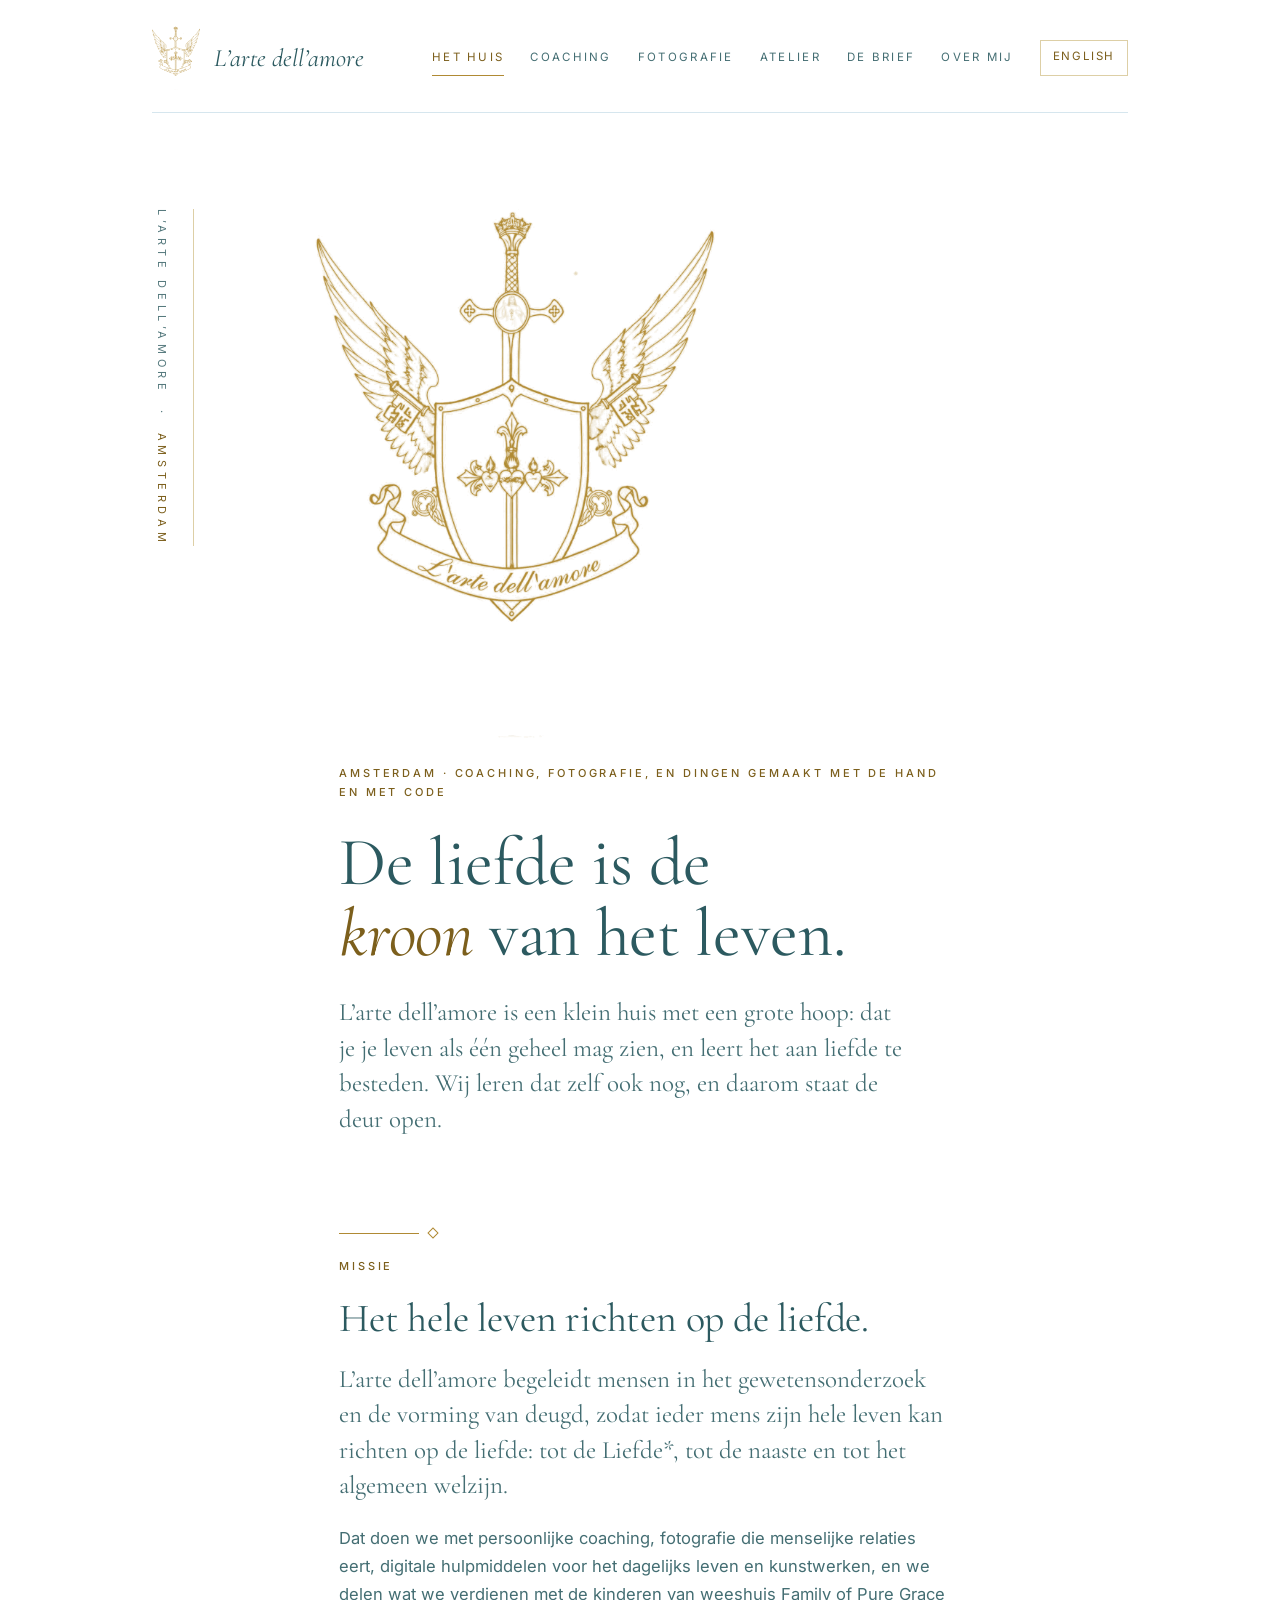
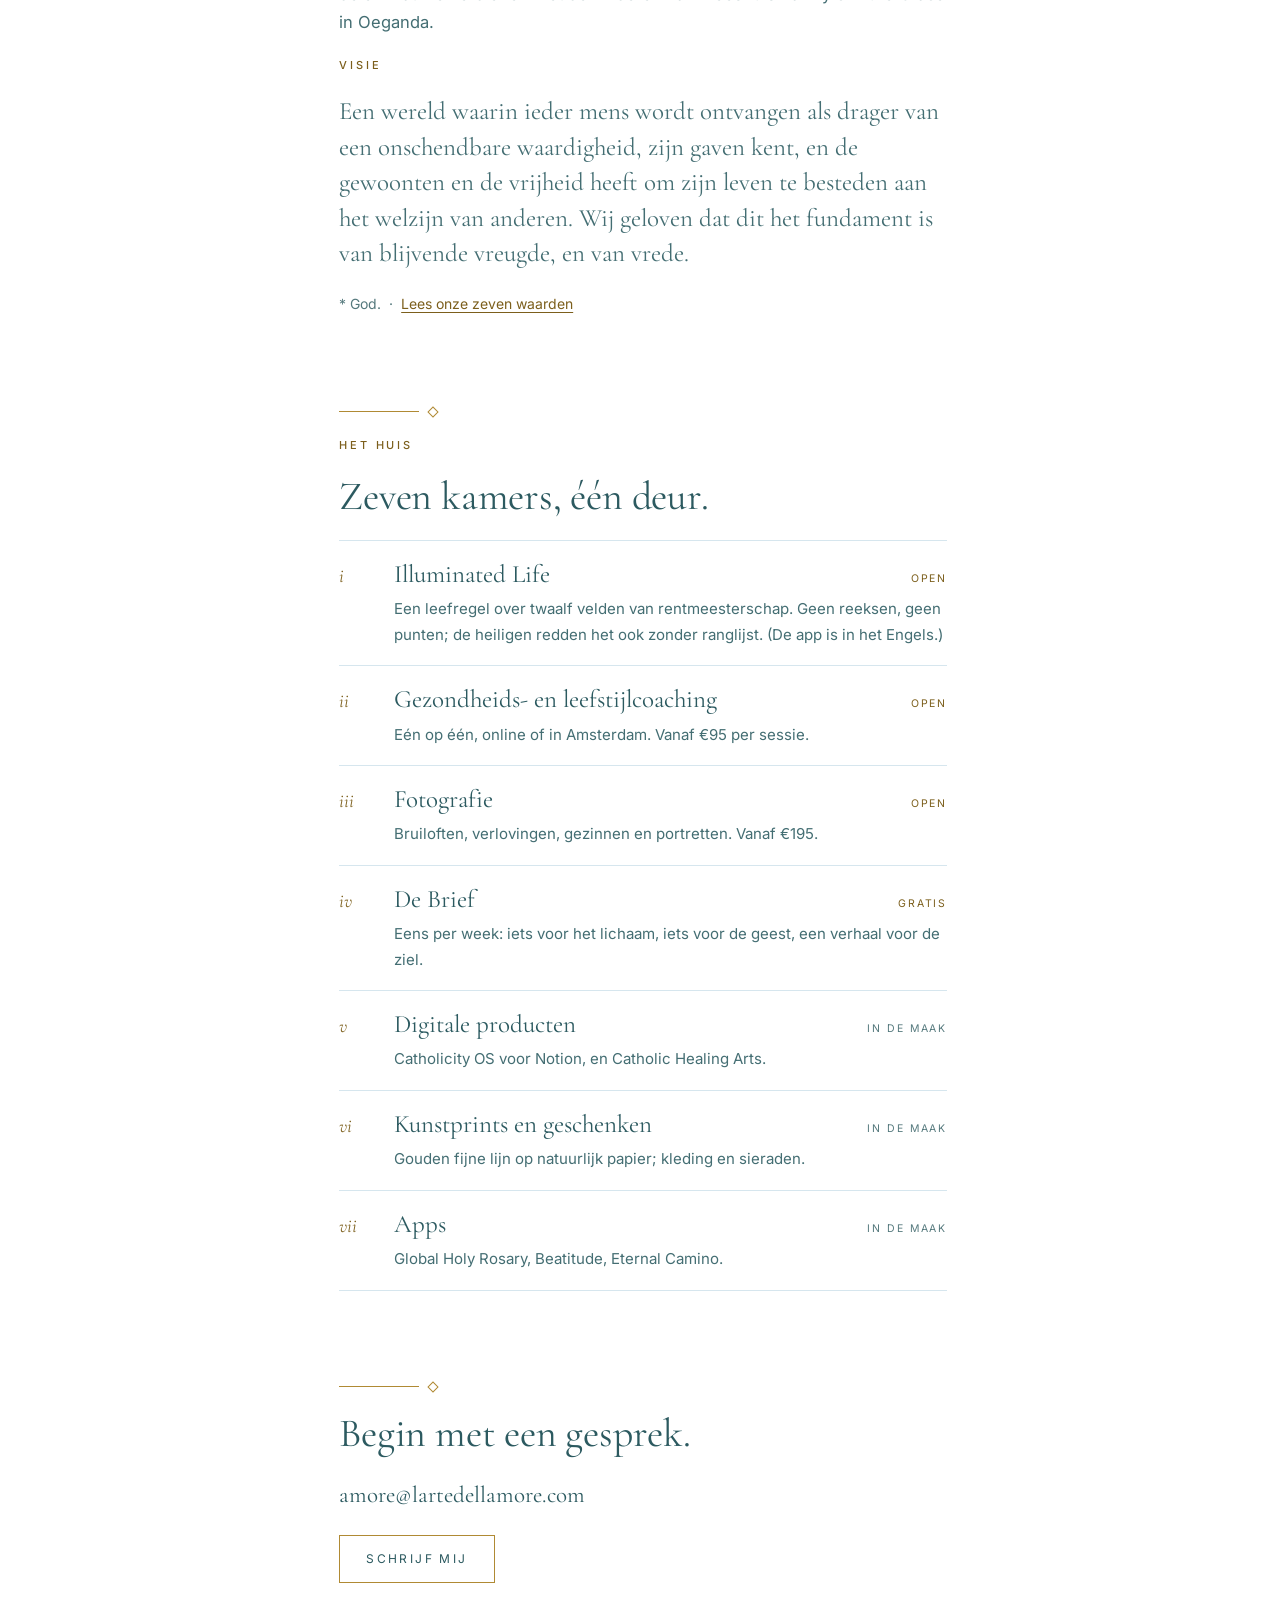
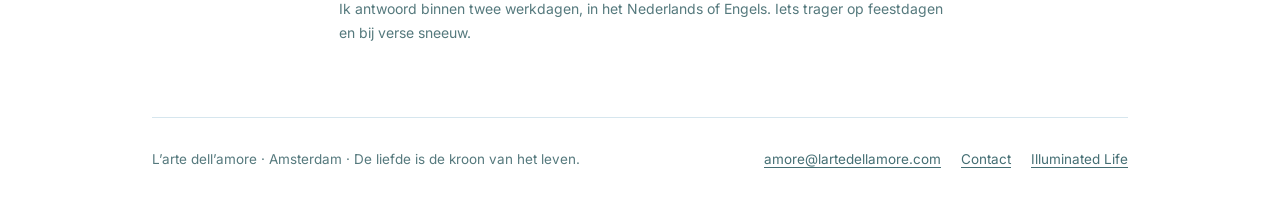
==== nl/index.html @ 8b3c8fc9 "Add files via upload" ====
<!doctype html>
<html lang="nl">
<head>
<meta charset="utf-8">
<meta name="viewport" content="width=device-width, initial-scale=1, viewport-fit=cover">
<title>L'arte dell'amore</title>
<meta name="description" content="Coaching, fotografie en hulpmiddelen voor een leven gericht op liefde. Amsterdam.">
<link rel="canonical" href="https://lartedellamore.com/nl/">
<link rel="alternate" hreflang="en" href="https://lartedellamore.com/">
<link rel="alternate" hreflang="nl" href="https://lartedellamore.com/nl/">
<meta property="og:title" content="L'arte dell'amore">
<meta property="og:description" content="Coaching, fotografie en hulpmiddelen voor een leven gericht op liefde. Amsterdam.">
<meta property="og:image" content="https://lartedellamore.com/assets/og.jpg">
<meta property="og:type" content="website">
<link rel="icon" href="../assets/crest-small.png">
<link rel="stylesheet" href="../css/site.css">
</head>
<body>
<a class="skip" href="#main">Ga naar de tekst</a>
<div class="wrap">
<header class="top">
  <a class="mark" href="index.html"><img src="../assets/crest-small.png" alt="" width="360" height="476">L&rsquo;arte dell&rsquo;amore</a>
  <nav aria-label="Pagina's"><a href="index.html" aria-current="page">Het huis</a><a href="coaching.html">Coaching</a><a href="photography.html">Fotografie</a><a href="atelier.html">Atelier</a><a href="letter.html">De Brief</a><a href="about.html">Over mij</a><a class="lang" href="../index.html" lang="en" hreflang="en">English</a></nav>
</header>
<div class="page">
  <p class="rail">L&rsquo;arte dell&rsquo;amore &nbsp;&middot;&nbsp; <b>Amsterdam</b></p>
  <main class="col" id="main">
    <section class="crest" aria-labelledby="h-t">
      <img src="../assets/crest.webp" width="1100" height="1456" alt="Het wapen van L'arte dell'amore: een gevleugeld schild met drie vlammende harten op een kruis, een zwaard erachter en een lint met de naam.">
      <p class="eyebrow">Amsterdam &middot; coaching, fotografie, en dingen gemaakt met de hand en met code</p>
      <h1 class="display" id="h-t">De liefde is de <em>kroon</em> van het leven.</h1>
      <p class="lede">L&rsquo;arte dell&rsquo;amore is een klein huis met een grote hoop: dat je je leven als &eacute;&eacute;n geheel mag zien, en leert het aan liefde te besteden. Wij leren dat zelf ook nog, en daarom staat de deur open.</p>
    </section>

    <section class="sec" aria-labelledby="m-t">
      <span class="rule" aria-hidden="true"></span>
      <p class="eyebrow">Missie</p>
      <h2 class="h2" id="m-t">Het hele leven richten op de liefde.</h2>
      <p class="lede">L&rsquo;arte dell&rsquo;amore begeleidt mensen in het gewetensonderzoek en de vorming van deugd, zodat ieder mens zijn hele leven kan richten op de liefde: tot de Liefde*, tot de naaste en tot het algemeen welzijn.</p>
      <div class="prose">
        <p>Dat doen we met persoonlijke coaching, fotografie die menselijke relaties eert, digitale hulpmiddelen voor het dagelijks leven en kunstwerken, en we delen wat we verdienen met de kinderen van weeshuis Family of Pure Grace in Oeganda.</p>
      </div>
      <p class="eyebrow">Visie</p>
      <p class="lede">Een wereld waarin ieder mens wordt ontvangen als drager van een onschendbare waardigheid, zijn gaven kent, en de gewoonten en de vrijheid heeft om zijn leven te besteden aan het welzijn van anderen. Wij geloven dat dit het fundament is van blijvende vreugde, en van vrede.</p>
      <p class="small">* God. &nbsp;&middot;&nbsp; <a href="about.html#v-t">Lees onze zeven waarden</a></p>
    </section>

    <section class="sec" aria-labelledby="i-t">
      <span class="rule" aria-hidden="true"></span>
      <p class="eyebrow">Het huis</p>
      <h2 class="h2" id="i-t">Zeven kamers, &eacute;&eacute;n deur.</h2>
      <ol class="index">
        <li><span class="n">i</span><a class="t" href="https://lartedellamore.github.io/illuminated-life/" rel="noopener">Illuminated Life</a><span class="state open">Open</span><span class="d">Een leefregel over twaalf velden van rentmeesterschap. Geen reeksen, geen punten; de heiligen redden het ook zonder ranglijst. (De app is in het Engels.)</span></li>
        <li><span class="n">ii</span><a class="t" href="coaching.html">Gezondheids- en leefstijlcoaching</a><span class="state open">Open</span><span class="d">E&eacute;n op &eacute;&eacute;n, online of in Amsterdam. Vanaf &euro;95 per sessie.</span></li>
        <li><span class="n">iii</span><a class="t" href="photography.html">Fotografie</a><span class="state open">Open</span><span class="d">Bruiloften, verlovingen, gezinnen en portretten. Vanaf &euro;195.</span></li>
        <li><span class="n">iv</span><a class="t" href="letter.html">De Brief</a><span class="state open">Gratis</span><span class="d">Eens per week: iets voor het lichaam, iets voor de geest, een verhaal voor de ziel.</span></li>
        <li><span class="n">v</span><a class="t" href="atelier.html#digital">Digitale producten</a><span class="state">In de maak</span><span class="d">Catholicity OS voor Notion, en Catholic Healing Arts.</span></li>
        <li><span class="n">vi</span><a class="t" href="atelier.html#prints">Kunstprints en geschenken</a><span class="state">In de maak</span><span class="d">Gouden fijne lijn op natuurlijk papier; kleding en sieraden.</span></li>
        <li><span class="n">vii</span><a class="t" href="atelier.html#apps">Apps</a><span class="state">In de maak</span><span class="d">Global Holy Rosary, Beatitude, Eternal Camino.</span></li>
      </ol>
    </section>

    <section class="sec" id="contact" aria-labelledby="c-t">
      <span class="rule" aria-hidden="true"></span>
      <h2 class="h2" id="c-t">Begin met een gesprek.</h2>
      <p class="addr">amore@lartedellamore.com</p>
      <div class="row"><a class="btn" href="mailto:amore@lartedellamore.com">Schrijf mij</a><span class="small">Ik antwoord binnen twee werkdagen, in het Nederlands of Engels. Iets trager op feestdagen en bij verse sneeuw.</span></div>
    </section>
  </main>
</div>
<footer class="foot">
  <span>L&rsquo;arte dell&rsquo;amore &middot; Amsterdam &middot; De liefde is de kroon van het leven.</span>
  <nav aria-label="Voettekst"><a href="mailto:amore@lartedellamore.com">amore@lartedellamore.com</a><a href="about.html#contact">Contact</a><a href="https://lartedellamore.github.io/illuminated-life/" rel="noopener">Illuminated Life</a></nav>
</footer>
</div>
</body>
</html>
---- css/site.css ----
/* L'arte dell'amore · the house site
   Layout: white ground with pastel sky and leaf, one narrow column set off-centre to the right of a vertical name rail;
   wide empty margins carry the Japanese half, a single gold fine line and the crest carry the baroque half. */

@font-face { font-family: "Cormorant Garamond"; font-style: normal; font-weight: 400; font-display: swap; src: url("../assets/fonts/cormorant-garamond-latin-400-normal.woff2") format("woff2"); }
@font-face { font-family: "Cormorant Garamond"; font-style: normal; font-weight: 500; font-display: swap; src: url("../assets/fonts/cormorant-garamond-latin-500-normal.woff2") format("woff2"); }
@font-face { font-family: "Cormorant Garamond"; font-style: italic; font-weight: 400; font-display: swap; src: url("../assets/fonts/cormorant-garamond-latin-400-italic.woff2") format("woff2"); }
@font-face { font-family: "Inter"; font-style: normal; font-weight: 400; font-display: swap; src: url("../assets/fonts/inter-latin-400-normal.woff2") format("woff2"); }
@font-face { font-family: "Inter"; font-style: normal; font-weight: 500; font-display: swap; src: url("../assets/fonts/inter-latin-500-normal.woff2") format("woff2"); }

:root {
  /* one light look, by choice: white ground, pastel sky and leaf, sea-green ink. No black anywhere. */
  --paper: #FFFFFF;
  --linen: #EEF6FB;      /* pastel sky, for quiet panels */
  --leaf: #EAF4EC;       /* pastel green */
  --ink: #2C5A60;        /* deep sea green, the darkest tone on the site */
  --ink2: #446E73;
  --dim: #55797D;
  --gold: #B08A34;       /* the fineliner */
  --gold-ink: #7C5F1C;
  --gold-pale: #DDCFA6;
  --line: #D6E6EE;
  --focus: #2C5A60;
  --serif: "Cormorant Garamond", "Iowan Old Style", Palatino, Georgia, serif;
  --sans: "Inter", system-ui, -apple-system, "Segoe UI", Roboto, sans-serif;
  --col: 38rem;
  color-scheme: light;
}

* { box-sizing: border-box; }
html { -webkit-text-size-adjust: 100%; scroll-behavior: smooth; }
body { margin: 0; background: var(--paper); color: var(--ink); font-family: var(--sans); font-size: 16.5px; line-height: 1.7; -webkit-font-smoothing: antialiased; }
img { max-width: 100%; height: auto; display: block; }
a { color: var(--gold-ink); text-decoration-thickness: 1px; text-underline-offset: 0.2em; }
a:hover { text-decoration-thickness: 2px; }
:focus-visible { outline: 2px solid var(--focus); outline-offset: 3px; }
h1, h2, h3 { font-family: var(--serif); font-weight: 400; margin: 0; text-wrap: balance; letter-spacing: -0.005em; }
p { margin: 0; text-wrap: pretty; }
.skip { position: absolute; left: 12px; top: -80px; background: var(--leaf); color: var(--ink); padding: 10px 16px; z-index: 10; }
.skip:focus { top: 10px; }

/* ── frame ── */
.wrap { max-width: 68rem; margin: 0 auto; padding-inline: clamp(18px, 5vw, 56px); }
.top { display: flex; align-items: center; justify-content: space-between; gap: 16px 28px; flex-wrap: wrap; padding-block: 26px 22px; border-bottom: 1px solid var(--line); }
.mark { display: inline-flex; align-items: center; gap: 14px; font-family: var(--serif); font-style: italic; font-size: 25px; color: var(--ink); text-decoration: none; white-space: nowrap; }
.mark img { height: 64px; width: auto; }
.top nav { display: flex; flex-wrap: wrap; gap: 6px 26px; }
.top nav a { font-size: 11.5px; letter-spacing: 0.2em; text-transform: uppercase; color: var(--ink2); text-decoration: none; padding-block: 8px; border-bottom: 1px solid transparent; }
.top nav a:hover, .top nav a[aria-current="page"] { color: var(--gold-ink); border-bottom-color: var(--gold); }

.top nav a.lang { color: var(--gold-ink); border: 1px solid var(--gold-pale); padding: 6px 12px; letter-spacing: 0.14em; }
.top nav a.lang:hover { background: var(--leaf); }

/* the page: a vertical rail and one column */
.page { display: grid; grid-template-columns: 4.5rem minmax(0, var(--col)); column-gap: clamp(24px, 9vw, 150px); padding-block: clamp(44px, 8vw, 96px) 72px; }
.rail { writing-mode: vertical-rl; font-size: 11px; letter-spacing: 0.42em; text-transform: uppercase; color: var(--dim); border-right: 1px solid var(--gold-pale); padding-right: 22px; justify-self: start; height: max-content; min-height: 15rem; white-space: nowrap; }
.rail b { font-weight: 400; color: var(--gold-ink); }
.col { display: flex; flex-direction: column; gap: clamp(52px, 8vw, 92px); min-width: 0; }
.sec { display: flex; flex-direction: column; gap: 20px; }
@media (max-width: 720px) {
  .page { grid-template-columns: minmax(0, 1fr); }
  .rail { writing-mode: horizontal-tb; border-right: 0; border-bottom: 1px solid var(--gold-pale); padding: 0 0 12px; min-height: 0; margin-bottom: 36px; white-space: normal; letter-spacing: 0.3em; }
}

/* ── type ── */
.eyebrow { font-size: 11px; letter-spacing: 0.26em; text-transform: uppercase; color: var(--gold-ink); font-weight: 500; }
.display { font-size: clamp(40px, 7vw, 68px); line-height: 1.04; }
.display em { font-style: italic; color: var(--gold-ink); }
.h2 { font-size: clamp(29px, 4.4vw, 40px); line-height: 1.14; }
.h3 { font-size: 24px; line-height: 1.2; }
.lede { font-family: var(--serif); font-size: clamp(21px, 2.6vw, 25px); line-height: 1.42; color: var(--ink2); }
.prose { display: flex; flex-direction: column; gap: 14px; color: var(--ink2); }
.small { font-size: 14px; color: var(--dim); }

/* the fine line: a hairline closed by a small lozenge */
.rule { display: flex; align-items: center; gap: 10px; color: var(--gold); }
.rule::before { content: ""; flex: 0 0 5rem; border-top: 1px solid var(--gold); }
.rule::after { content: ""; width: 6px; height: 6px; border: 1px solid var(--gold); transform: rotate(45deg); }

/* ── the crest opening ── */
.crest { display: flex; flex-direction: column; gap: 26px; }
.crest img { width: min(100%, 25rem); margin-left: -4%; }
.motto { font-family: var(--serif); font-style: italic; font-size: 21px; color: var(--gold-ink); }

/* ── the house list: branches as an index, not cards ── */
.index { list-style: none; margin: 0; padding: 0; border-top: 1px solid var(--line); }
.index li { display: grid; grid-template-columns: 2.4rem minmax(0, 1fr) auto; gap: 4px 16px; align-items: baseline; padding-block: 18px; border-bottom: 1px solid var(--line); }
.index .n { font-family: var(--serif); font-style: italic; font-size: 19px; color: var(--gold-ink); }
.index .t { font-family: var(--serif); font-size: 25px; line-height: 1.2; color: var(--ink); text-decoration: none; }
a.t:hover { color: var(--gold-ink); }
.index .d { grid-column: 2 / -1; color: var(--ink2); font-size: 15px; }
.state { font-size: 10.5px; letter-spacing: 0.18em; text-transform: uppercase; color: var(--dim); white-space: nowrap; }
.state.open { color: var(--gold-ink); }
@media (max-width: 520px) { .index li { grid-template-columns: 2rem minmax(0, 1fr); } .index .state { grid-column: 2; } }

/* ── offers ── */
.terms { margin: 0; display: grid; grid-template-columns: max-content minmax(0, 1fr); gap: 10px 26px; border-top: 1px solid var(--line); padding-top: 18px; }
.terms dt { font-size: 11px; letter-spacing: 0.2em; text-transform: uppercase; color: var(--dim); padding-top: 5px; }
.terms dd { margin: 0; color: var(--ink2); }
.terms dd b { font-family: var(--serif); font-weight: 500; font-size: 1.25em; color: var(--ink); }
@media (max-width: 520px) { .terms { grid-template-columns: minmax(0, 1fr); gap: 2px; } .terms dd { margin-bottom: 12px; } }

.steps { margin: 0; padding: 0; list-style: none; counter-reset: s; display: flex; flex-direction: column; gap: 18px; }
.steps li { counter-increment: s; display: grid; grid-template-columns: 2.4rem minmax(0, 1fr); gap: 0 16px; }
.steps li::before { content: counter(s, upper-roman); font-family: var(--serif); font-style: italic; font-size: 19px; color: var(--gold-ink); }
.steps b { display: block; font-family: var(--serif); font-weight: 500; font-size: 21px; line-height: 1.3; color: var(--ink); }
.steps span { color: var(--ink2); }
.steps b, .steps span { grid-column: 2; }
.steps li::before { grid-column: 1; grid-row: 1; }

.btn { display: inline-flex; align-items: center; min-height: 48px; padding: 12px 26px; border: 1px solid var(--gold); color: var(--ink); background: transparent; font-size: 12px; letter-spacing: 0.2em; text-transform: uppercase; text-decoration: none; transition: background-color 0.2s, color 0.2s; }
.btn:hover { background: var(--leaf); color: var(--ink); }
.row { display: flex; flex-wrap: wrap; gap: 14px 24px; align-items: center; }
.addr { font-family: var(--serif); font-size: 23px; color: var(--ink); user-select: all; overflow-wrap: anywhere; }

/* ── mounts: where photographs go ── */
.mounts { display: grid; grid-template-columns: repeat(2, minmax(0, 1fr)); gap: 14px; }
.mount { aspect-ratio: 4 / 5; max-width: 100%; background: var(--linen); border: 1px solid var(--line); display: grid; place-items: center; padding: 14px; overflow: hidden; }
.mount.wide { grid-column: 1 / -1; aspect-ratio: 3 / 2; }
.mount:nth-child(even) { background: var(--leaf); }
.mount img { width: 100%; height: 100%; object-fit: cover; }
.mount span { font-family: var(--serif); font-style: italic; font-size: 17px; color: var(--dim); text-align: center; }

.panel .btn { background: var(--paper); }
.panel { background: var(--linen); padding: clamp(22px, 4vw, 36px); display: flex; flex-direction: column; gap: 14px; }

/* ── foot ── */
.foot { border-top: 1px solid var(--line); padding-block: 30px 44px; display: flex; flex-wrap: wrap; justify-content: space-between; gap: 14px 28px; font-size: 13.5px; color: var(--dim); }
.foot nav { display: flex; flex-wrap: wrap; gap: 6px 20px; }
.foot a { color: var(--ink2); }

@media (prefers-reduced-motion: reduce) { html { scroll-behavior: auto; } .btn { transition: none; } }
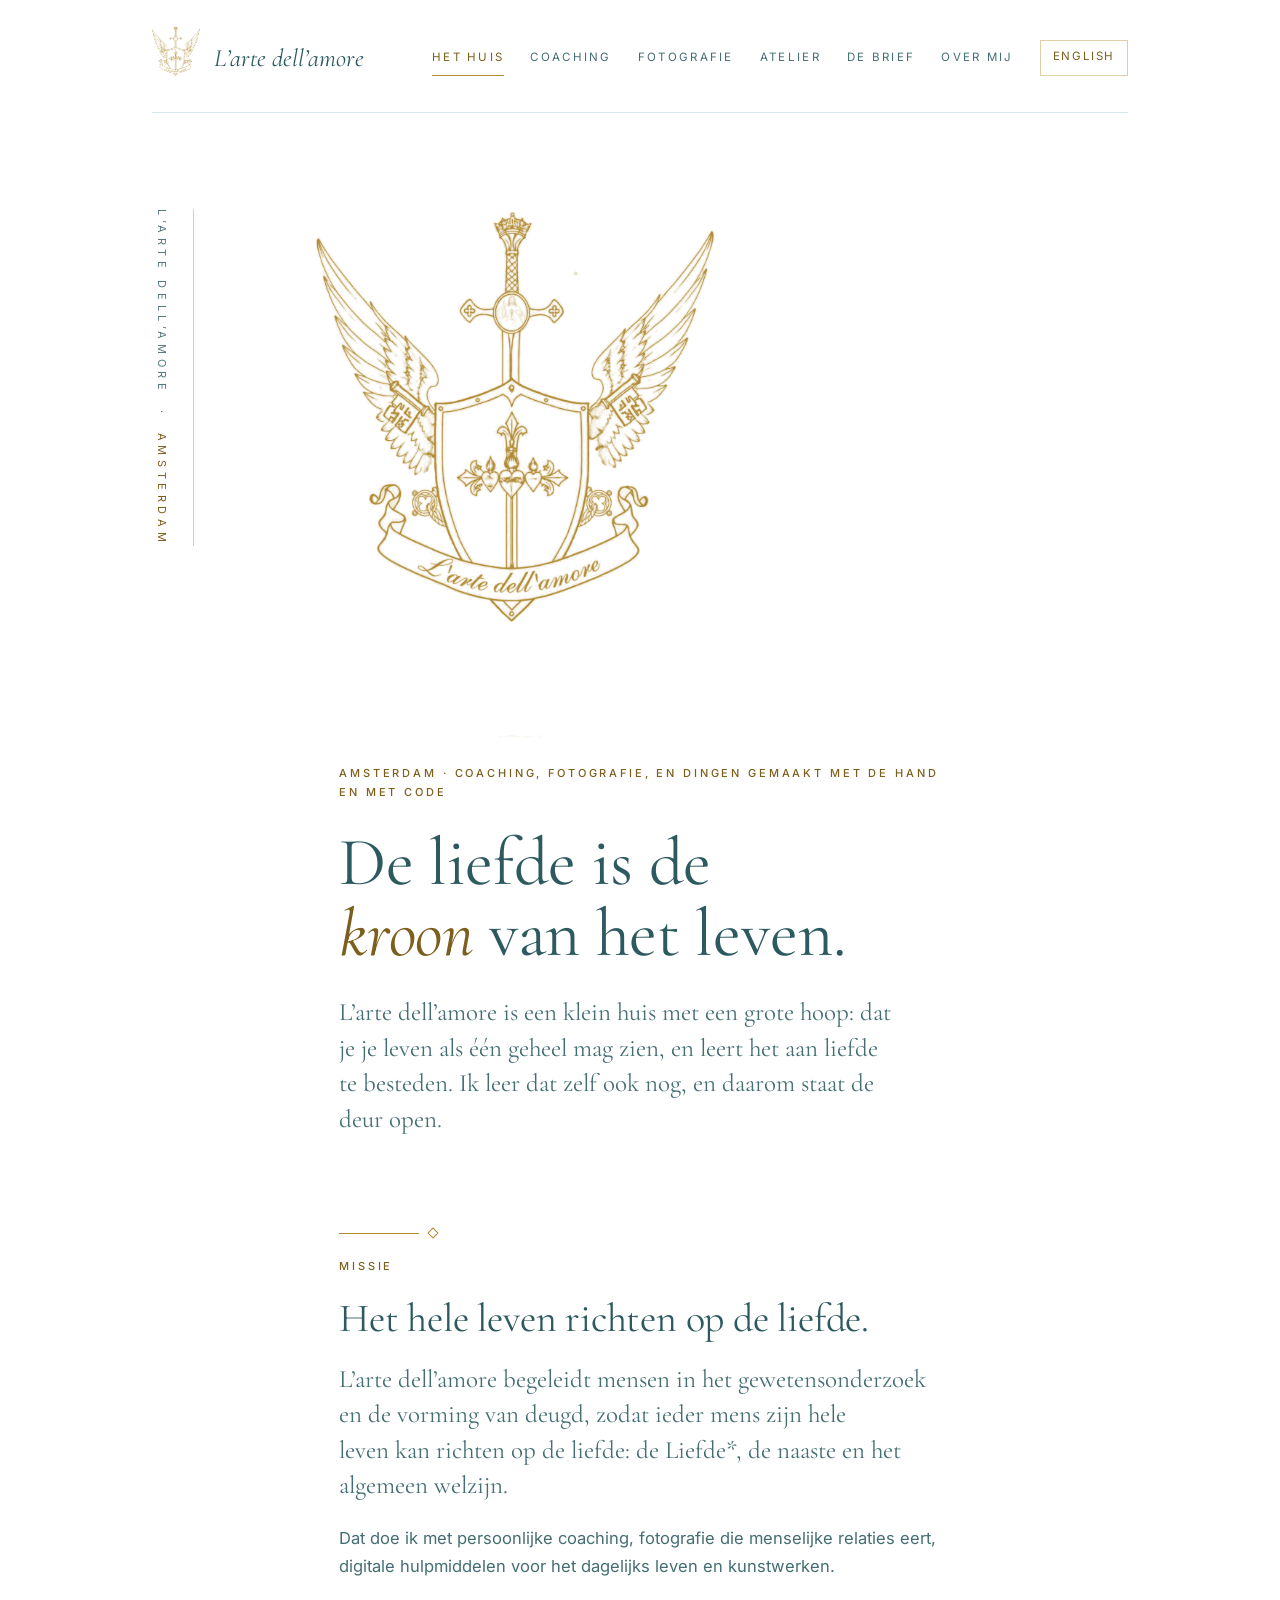
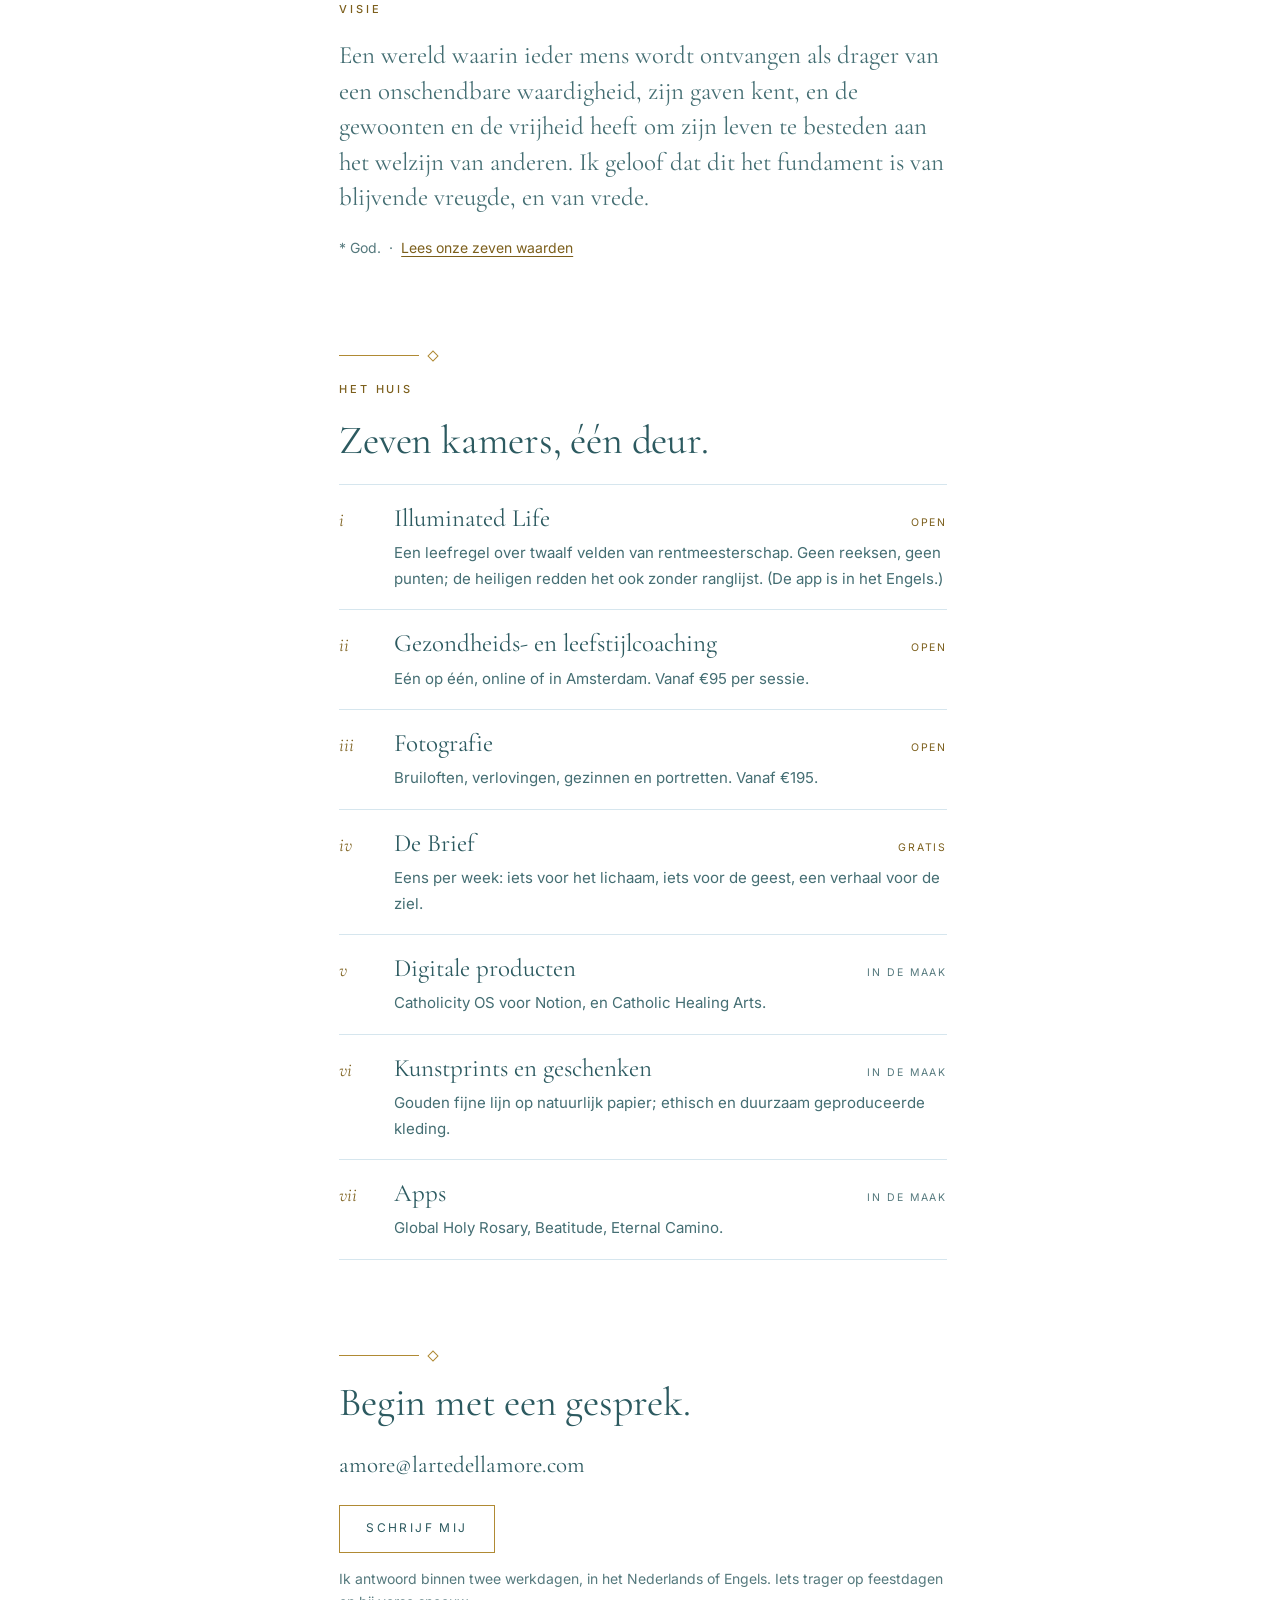
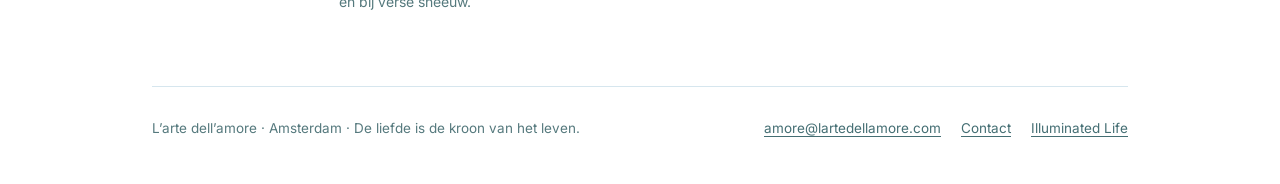
==== commit c5c0570f: "Add files via upload" ====
--- a/nl/index.html
+++ b/nl/index.html
@@ -29,19 +29,19 @@
       <img src="../assets/crest.webp" width="1100" height="1456" alt="Het wapen van L'arte dell'amore: een gevleugeld schild met drie vlammende harten op een kruis, een zwaard erachter en een lint met de naam.">
       <p class="eyebrow">Amsterdam &middot; coaching, fotografie, en dingen gemaakt met de hand en met code</p>
       <h1 class="display" id="h-t">De liefde is de <em>kroon</em> van het leven.</h1>
-      <p class="lede">L&rsquo;arte dell&rsquo;amore is een klein huis met een grote hoop: dat je je leven als &eacute;&eacute;n geheel mag zien, en leert het aan liefde te besteden. Wij leren dat zelf ook nog, en daarom staat de deur open.</p>
+      <p class="lede">L&rsquo;arte dell&rsquo;amore is een klein huis met een grote hoop: dat je je leven als &eacute;&eacute;n geheel mag zien, en leert het aan liefde te besteden. Ik leer dat zelf ook nog, en daarom staat de deur open.</p>
     </section>
 
     <section class="sec" aria-labelledby="m-t">
       <span class="rule" aria-hidden="true"></span>
       <p class="eyebrow">Missie</p>
       <h2 class="h2" id="m-t">Het hele leven richten op de liefde.</h2>
-      <p class="lede">L&rsquo;arte dell&rsquo;amore begeleidt mensen in het gewetensonderzoek en de vorming van deugd, zodat ieder mens zijn hele leven kan richten op de liefde: tot de Liefde*, tot de naaste en tot het algemeen welzijn.</p>
+      <p class="lede">L&rsquo;arte dell&rsquo;amore begeleidt mensen in het gewetensonderzoek en de vorming van deugd, zodat ieder mens zijn hele leven kan richten op de liefde: de Liefde*, de naaste en het algemeen welzijn.</p>
       <div class="prose">
-        <p>Dat doen we met persoonlijke coaching, fotografie die menselijke relaties eert, digitale hulpmiddelen voor het dagelijks leven en kunstwerken, en we delen wat we verdienen met de kinderen van weeshuis Family of Pure Grace in Oeganda.</p>
+        <p>Dat doe ik met persoonlijke coaching, fotografie die menselijke relaties eert, digitale hulpmiddelen voor het dagelijks leven en kunstwerken.</p>
       </div>
       <p class="eyebrow">Visie</p>
-      <p class="lede">Een wereld waarin ieder mens wordt ontvangen als drager van een onschendbare waardigheid, zijn gaven kent, en de gewoonten en de vrijheid heeft om zijn leven te besteden aan het welzijn van anderen. Wij geloven dat dit het fundament is van blijvende vreugde, en van vrede.</p>
+      <p class="lede">Een wereld waarin ieder mens wordt ontvangen als drager van een onschendbare waardigheid, zijn gaven kent, en de gewoonten en de vrijheid heeft om zijn leven te besteden aan het welzijn van anderen. Ik geloof dat dit het fundament is van blijvende vreugde, en van vrede.</p>
       <p class="small">* God. &nbsp;&middot;&nbsp; <a href="about.html#v-t">Lees onze zeven waarden</a></p>
     </section>
 
@@ -55,7 +55,7 @@
         <li><span class="n">iii</span><a class="t" href="photography.html">Fotografie</a><span class="state open">Open</span><span class="d">Bruiloften, verlovingen, gezinnen en portretten. Vanaf &euro;195.</span></li>
         <li><span class="n">iv</span><a class="t" href="letter.html">De Brief</a><span class="state open">Gratis</span><span class="d">Eens per week: iets voor het lichaam, iets voor de geest, een verhaal voor de ziel.</span></li>
         <li><span class="n">v</span><a class="t" href="atelier.html#digital">Digitale producten</a><span class="state">In de maak</span><span class="d">Catholicity OS voor Notion, en Catholic Healing Arts.</span></li>
-        <li><span class="n">vi</span><a class="t" href="atelier.html#prints">Kunstprints en geschenken</a><span class="state">In de maak</span><span class="d">Gouden fijne lijn op natuurlijk papier; kleding en sieraden.</span></li>
+        <li><span class="n">vi</span><a class="t" href="atelier.html#prints">Kunstprints en geschenken</a><span class="state">In de maak</span><span class="d">Gouden fijne lijn op natuurlijk papier; ethisch en duurzaam geproduceerde kleding.</span></li>
         <li><span class="n">vii</span><a class="t" href="atelier.html#apps">Apps</a><span class="state">In de maak</span><span class="d">Global Holy Rosary, Beatitude, Eternal Camino.</span></li>
       </ol>
     </section>
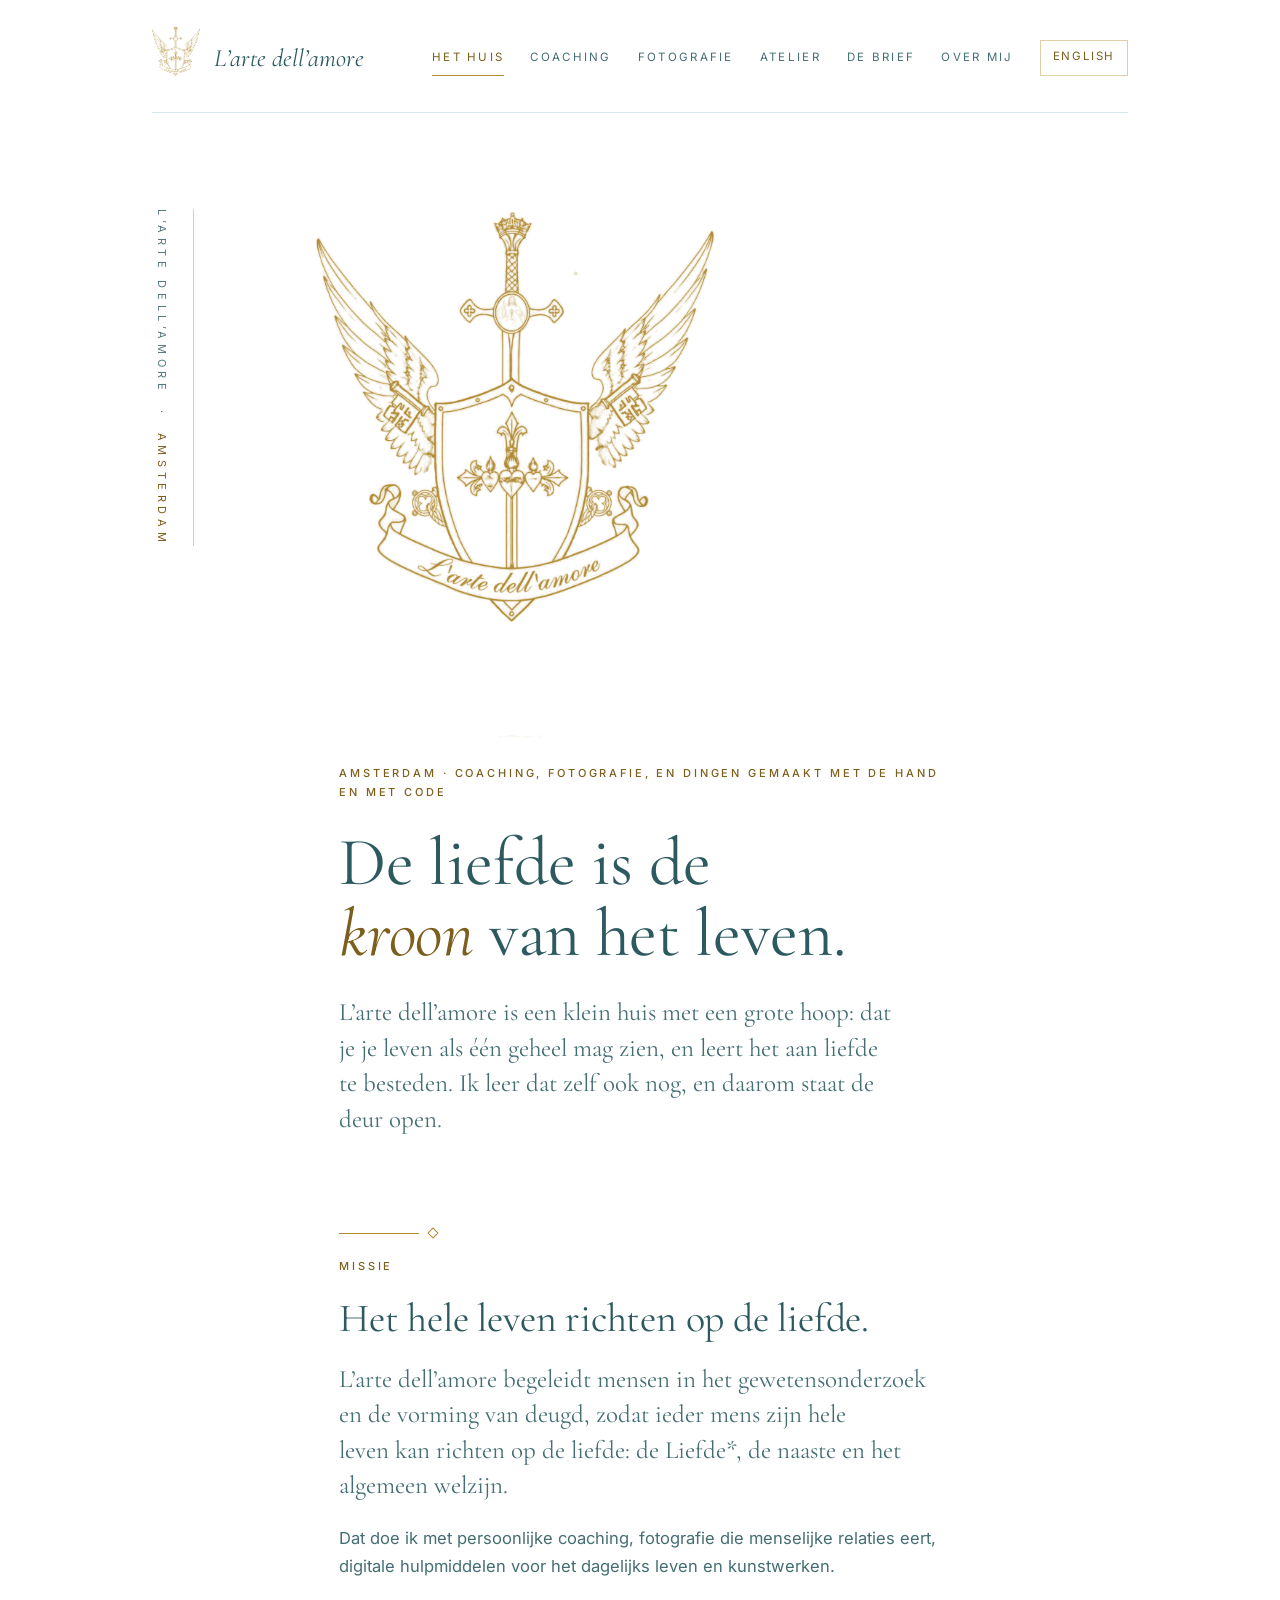
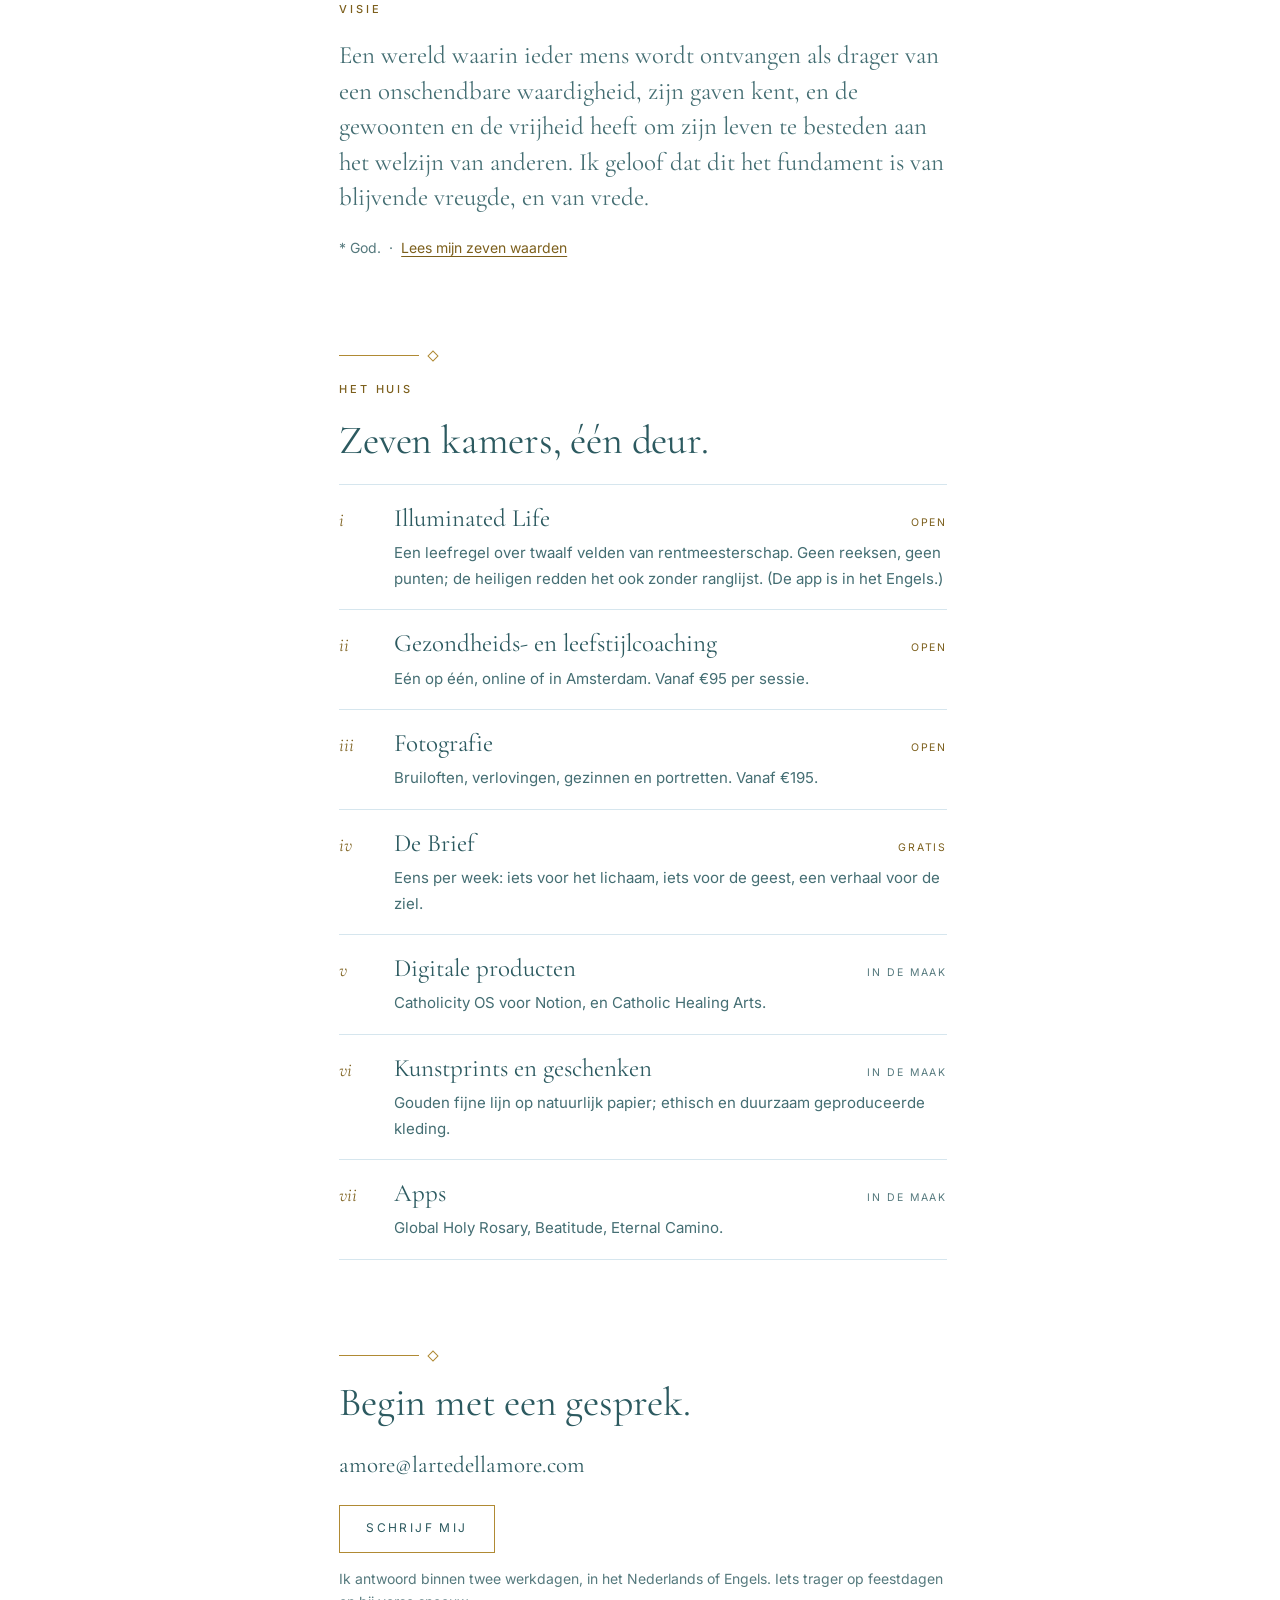
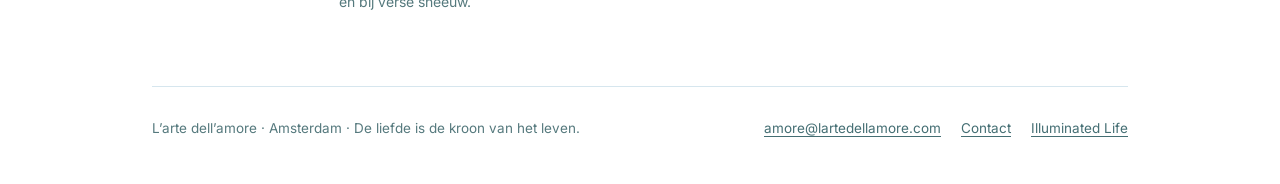
==== commit a748afe5: "Add files via upload" ====
--- a/nl/index.html
+++ b/nl/index.html
@@ -42,7 +42,7 @@
       </div>
       <p class="eyebrow">Visie</p>
       <p class="lede">Een wereld waarin ieder mens wordt ontvangen als drager van een onschendbare waardigheid, zijn gaven kent, en de gewoonten en de vrijheid heeft om zijn leven te besteden aan het welzijn van anderen. Ik geloof dat dit het fundament is van blijvende vreugde, en van vrede.</p>
-      <p class="small">* God. &nbsp;&middot;&nbsp; <a href="about.html#v-t">Lees onze zeven waarden</a></p>
+      <p class="small">* God. &nbsp;&middot;&nbsp; <a href="about.html#v-t">Lees mijn zeven waarden</a></p>
     </section>
 
     <section class="sec" aria-labelledby="i-t">
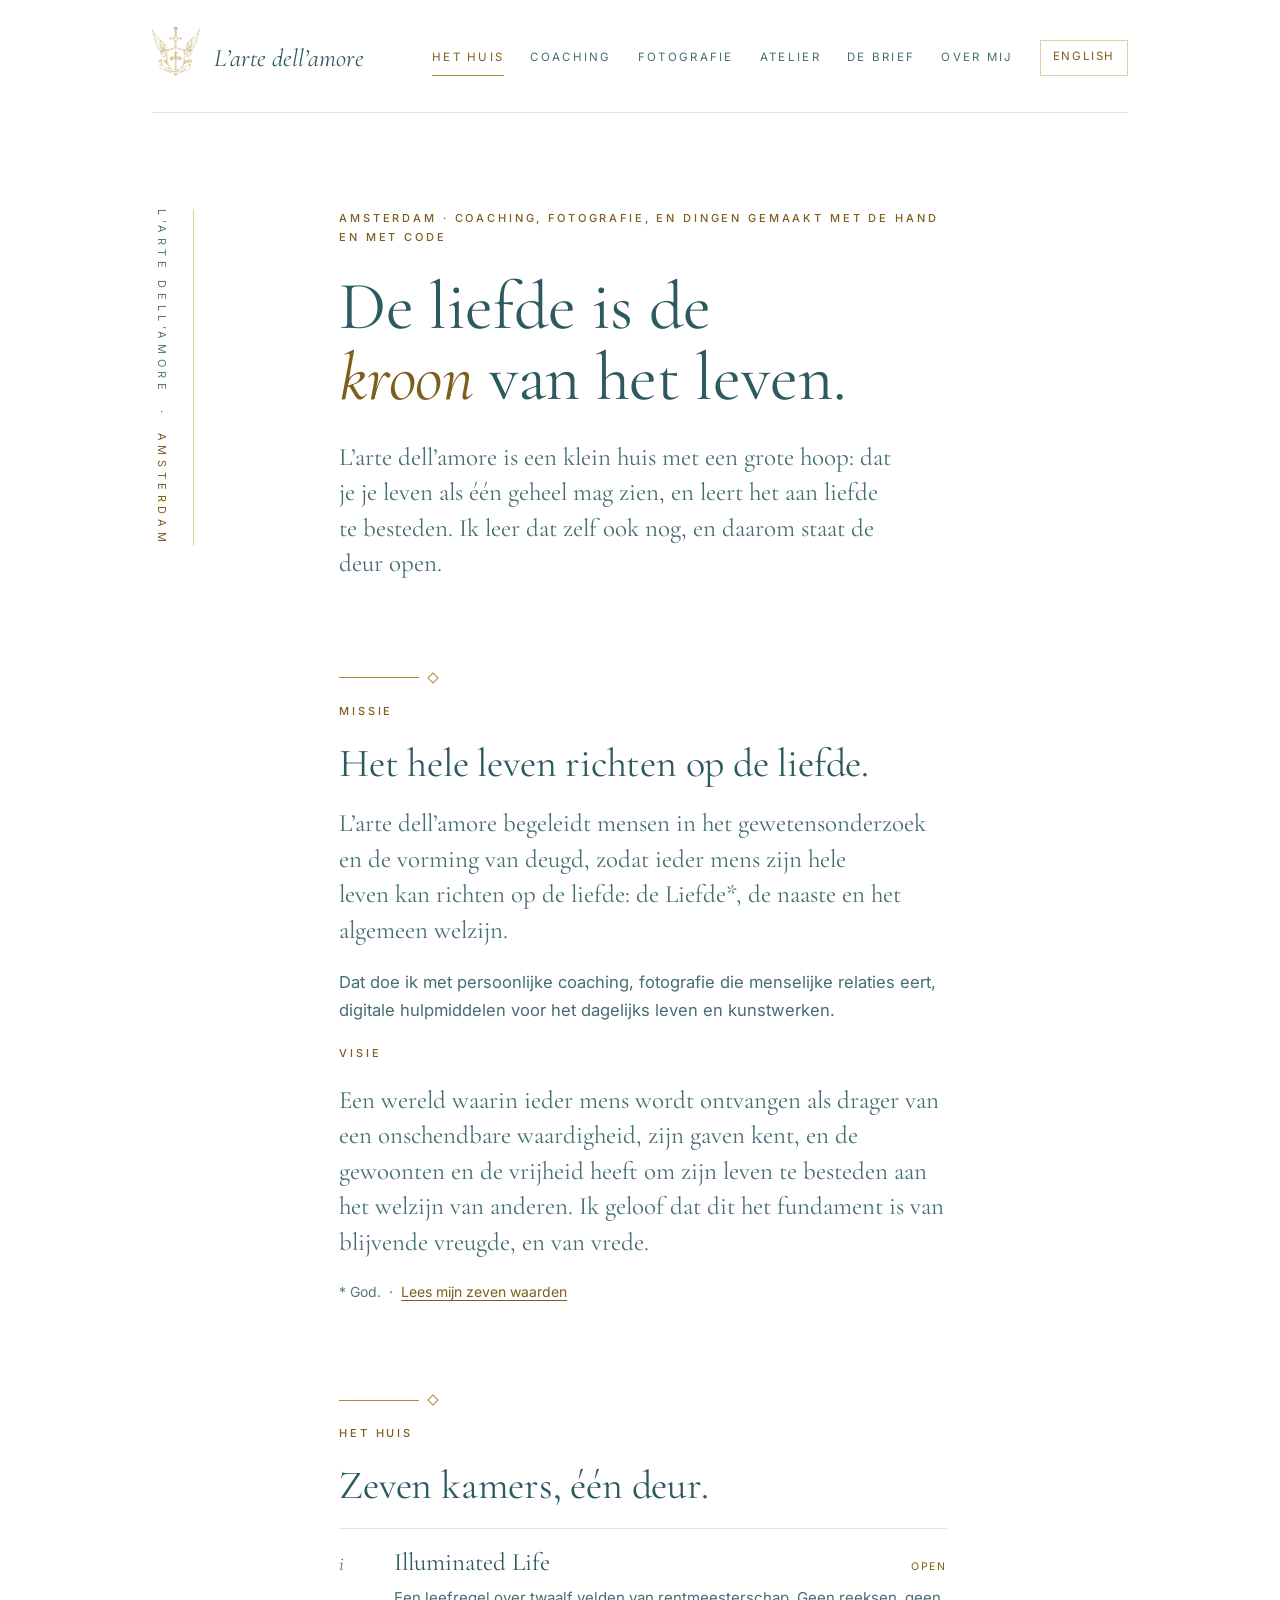
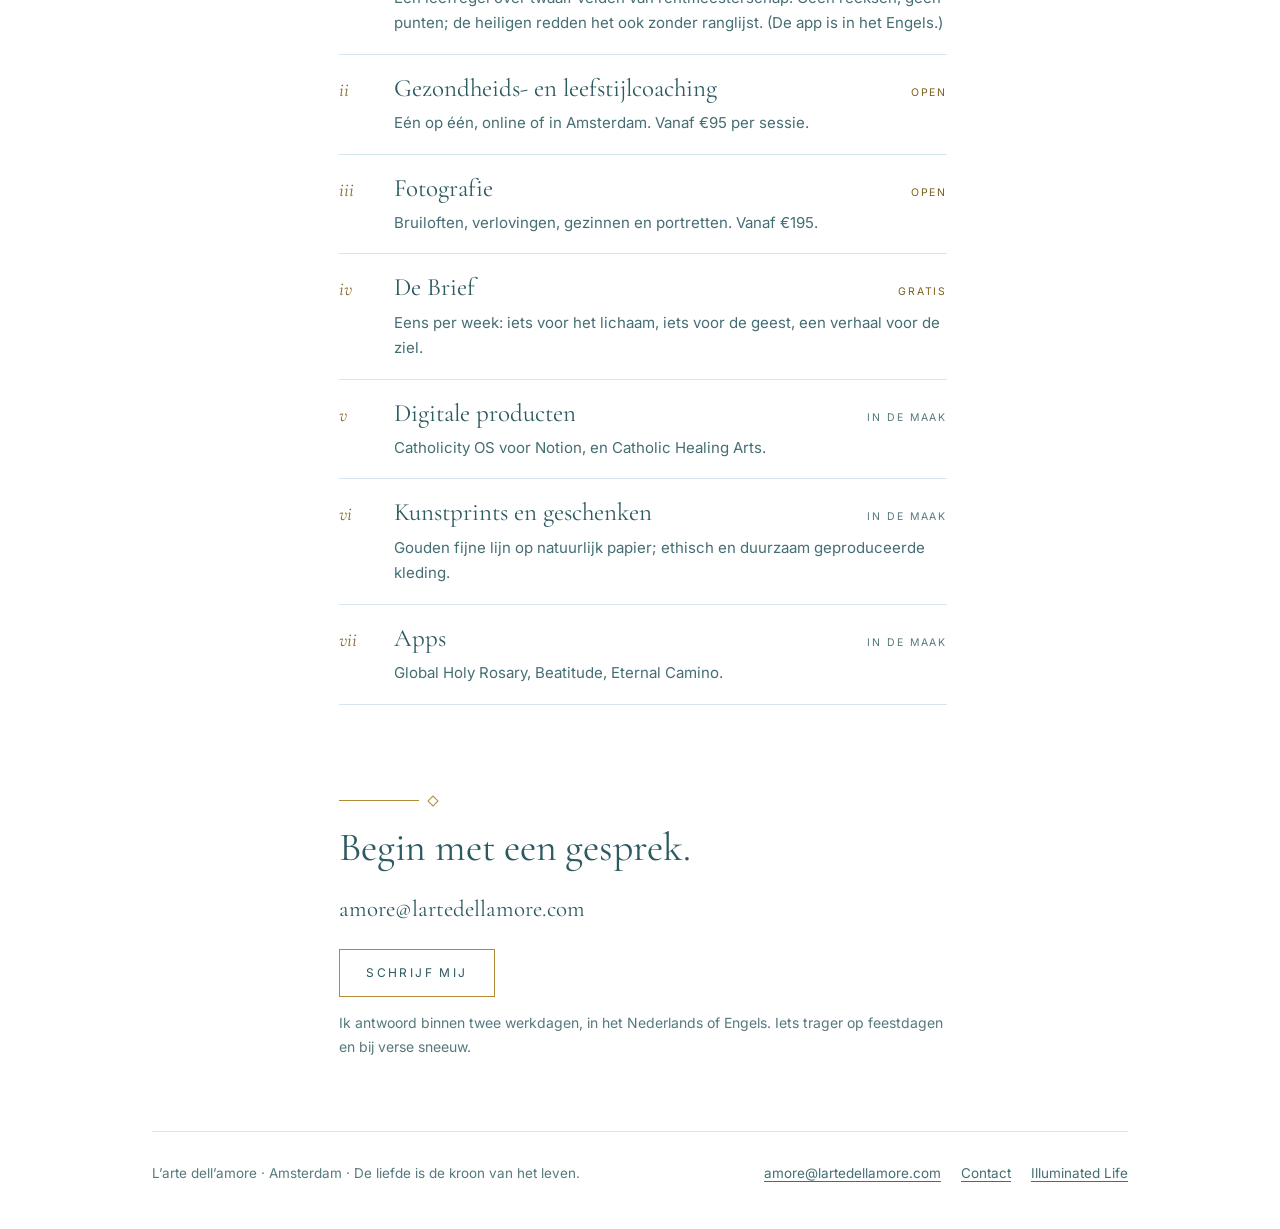
==== commit 0cd13ee7: "Add files via upload" ====
--- a/nl/index.html
+++ b/nl/index.html
@@ -26,7 +26,6 @@
   <p class="rail">L&rsquo;arte dell&rsquo;amore &nbsp;&middot;&nbsp; <b>Amsterdam</b></p>
   <main class="col" id="main">
     <section class="crest" aria-labelledby="h-t">
-      <img src="../assets/crest.webp" width="1100" height="1456" alt="Het wapen van L'arte dell'amore: een gevleugeld schild met drie vlammende harten op een kruis, een zwaard erachter en een lint met de naam.">
       <p class="eyebrow">Amsterdam &middot; coaching, fotografie, en dingen gemaakt met de hand en met code</p>
       <h1 class="display" id="h-t">De liefde is de <em>kroon</em> van het leven.</h1>
       <p class="lede">L&rsquo;arte dell&rsquo;amore is een klein huis met een grote hoop: dat je je leven als &eacute;&eacute;n geheel mag zien, en leert het aan liefde te besteden. Ik leer dat zelf ook nog, en daarom staat de deur open.</p>
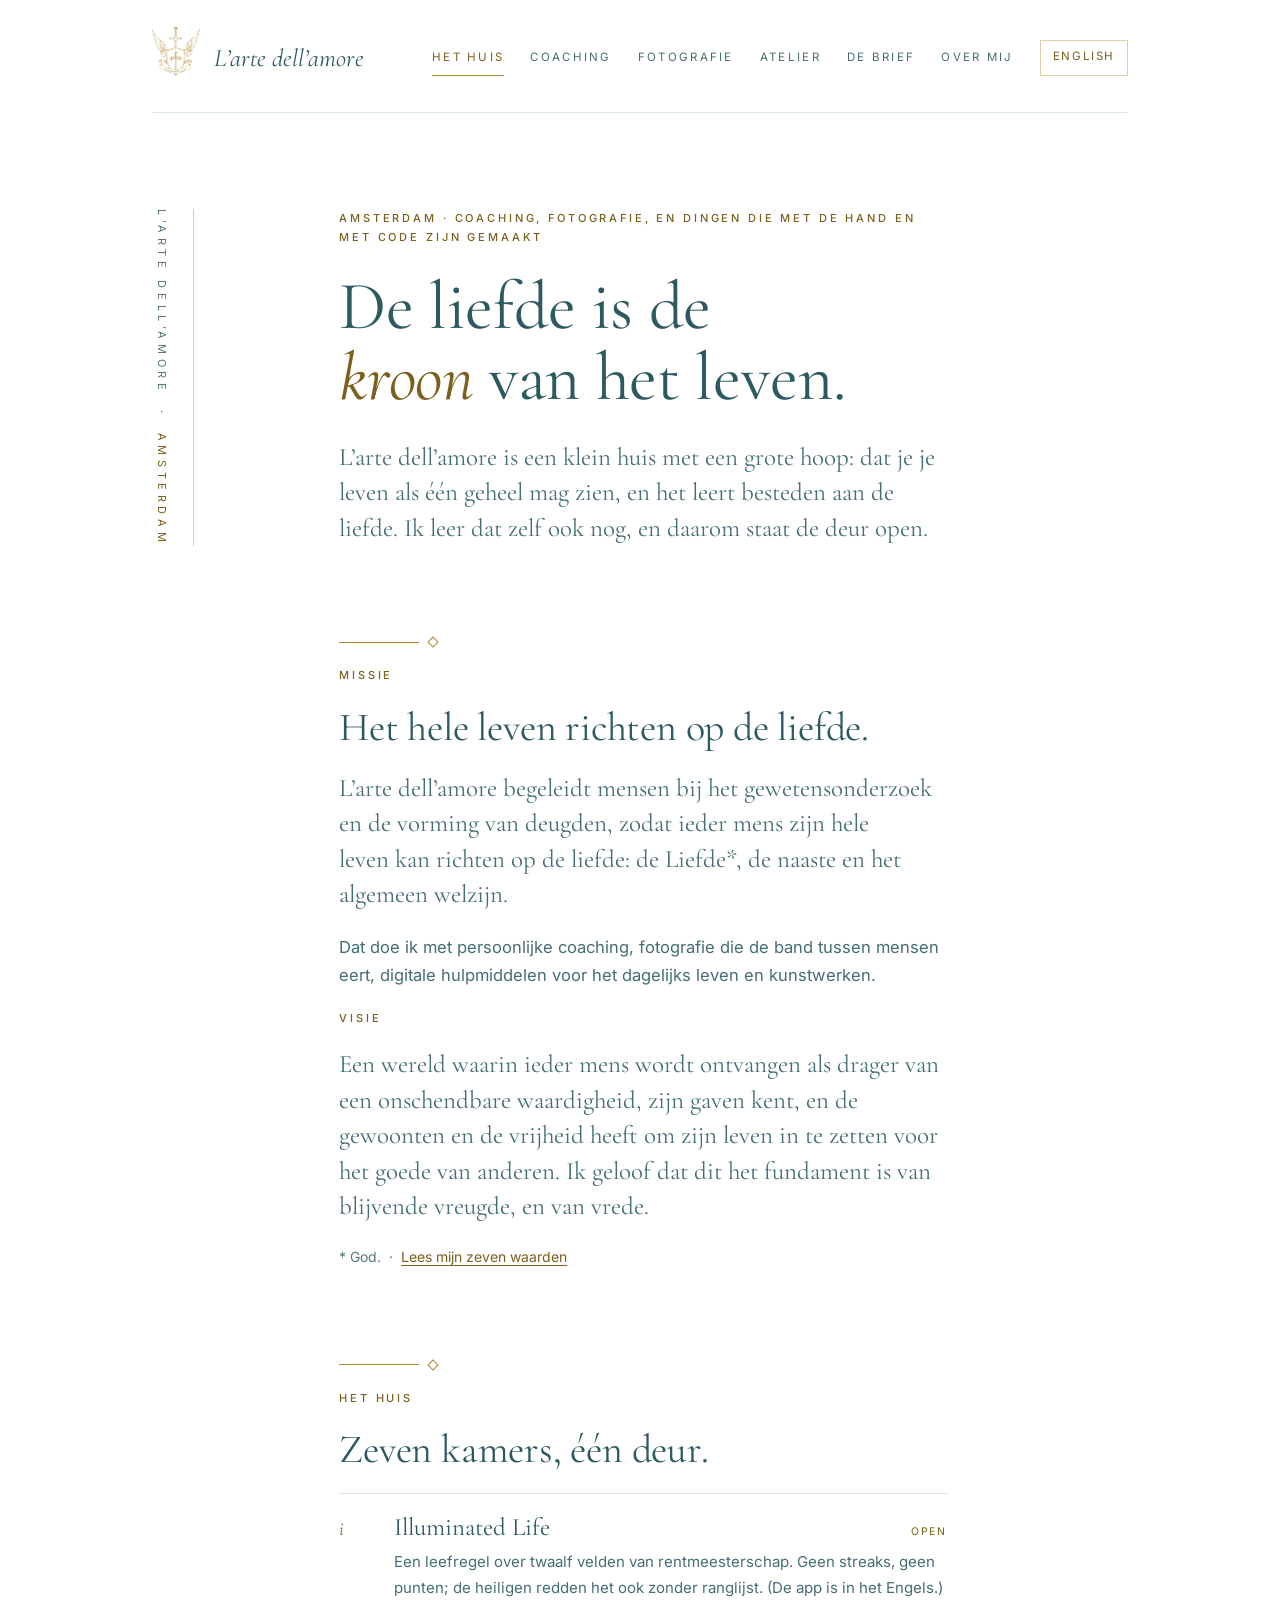
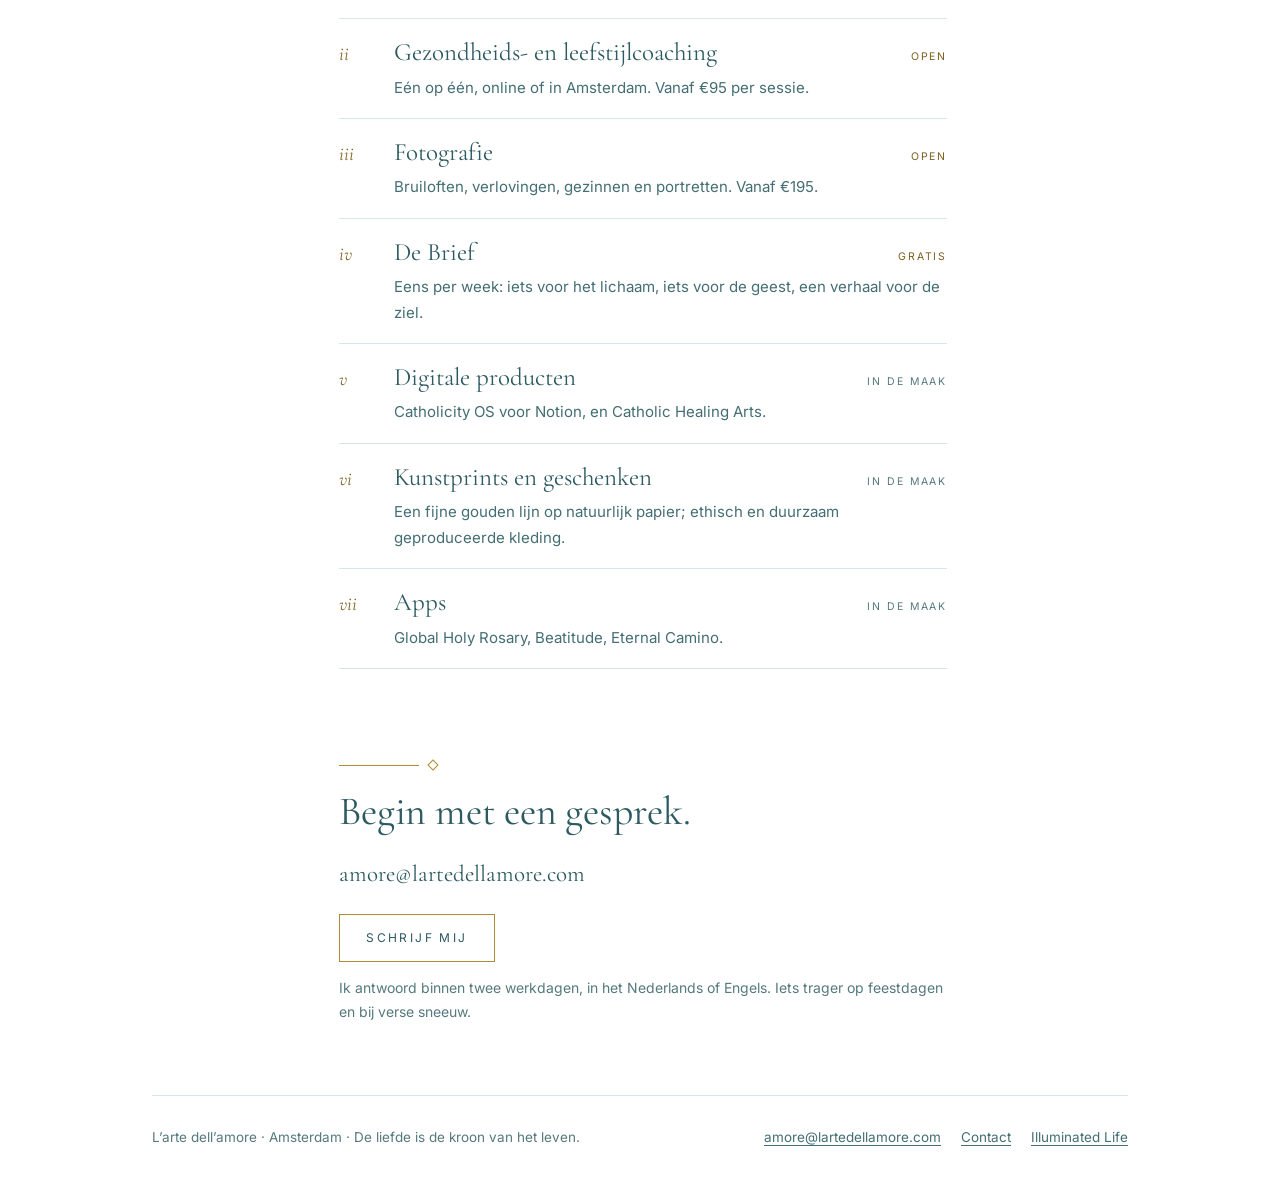
==== commit fc2a0823: "Add files via upload" ====
--- a/nl/index.html
+++ b/nl/index.html
@@ -26,21 +26,21 @@
   <p class="rail">L&rsquo;arte dell&rsquo;amore &nbsp;&middot;&nbsp; <b>Amsterdam</b></p>
   <main class="col" id="main">
     <section class="crest" aria-labelledby="h-t">
-      <p class="eyebrow">Amsterdam &middot; coaching, fotografie, en dingen gemaakt met de hand en met code</p>
+      <p class="eyebrow">Amsterdam &middot; coaching, fotografie, en dingen die met de hand en met code zijn gemaakt</p>
       <h1 class="display" id="h-t">De liefde is de <em>kroon</em> van het leven.</h1>
-      <p class="lede">L&rsquo;arte dell&rsquo;amore is een klein huis met een grote hoop: dat je je leven als &eacute;&eacute;n geheel mag zien, en leert het aan liefde te besteden. Ik leer dat zelf ook nog, en daarom staat de deur open.</p>
+      <p class="lede">L&rsquo;arte dell&rsquo;amore is een klein huis met een grote hoop: dat je je leven als &eacute;&eacute;n geheel mag zien, en het leert besteden aan de liefde. Ik leer dat zelf ook nog, en daarom staat de deur open.</p>
     </section>
 
     <section class="sec" aria-labelledby="m-t">
       <span class="rule" aria-hidden="true"></span>
       <p class="eyebrow">Missie</p>
       <h2 class="h2" id="m-t">Het hele leven richten op de liefde.</h2>
-      <p class="lede">L&rsquo;arte dell&rsquo;amore begeleidt mensen in het gewetensonderzoek en de vorming van deugd, zodat ieder mens zijn hele leven kan richten op de liefde: de Liefde*, de naaste en het algemeen welzijn.</p>
+      <p class="lede">L&rsquo;arte dell&rsquo;amore begeleidt mensen bij het gewetensonderzoek en de vorming van deugden, zodat ieder mens zijn hele leven kan richten op de liefde: de Liefde*, de naaste en het algemeen welzijn.</p>
       <div class="prose">
-        <p>Dat doe ik met persoonlijke coaching, fotografie die menselijke relaties eert, digitale hulpmiddelen voor het dagelijks leven en kunstwerken.</p>
+        <p>Dat doe ik met persoonlijke coaching, fotografie die de band tussen mensen eert, digitale hulpmiddelen voor het dagelijks leven en kunstwerken.</p>
       </div>
       <p class="eyebrow">Visie</p>
-      <p class="lede">Een wereld waarin ieder mens wordt ontvangen als drager van een onschendbare waardigheid, zijn gaven kent, en de gewoonten en de vrijheid heeft om zijn leven te besteden aan het welzijn van anderen. Ik geloof dat dit het fundament is van blijvende vreugde, en van vrede.</p>
+      <p class="lede">Een wereld waarin ieder mens wordt ontvangen als drager van een onschendbare waardigheid, zijn gaven kent, en de gewoonten en de vrijheid heeft om zijn leven in te zetten voor het goede van anderen. Ik geloof dat dit het fundament is van blijvende vreugde, en van vrede.</p>
       <p class="small">* God. &nbsp;&middot;&nbsp; <a href="about.html#v-t">Lees mijn zeven waarden</a></p>
     </section>
 
@@ -49,12 +49,12 @@
       <p class="eyebrow">Het huis</p>
       <h2 class="h2" id="i-t">Zeven kamers, &eacute;&eacute;n deur.</h2>
       <ol class="index">
-        <li><span class="n">i</span><a class="t" href="https://lartedellamore.github.io/illuminated-life/" rel="noopener">Illuminated Life</a><span class="state open">Open</span><span class="d">Een leefregel over twaalf velden van rentmeesterschap. Geen reeksen, geen punten; de heiligen redden het ook zonder ranglijst. (De app is in het Engels.)</span></li>
+        <li><span class="n">i</span><a class="t" href="https://lartedellamore.github.io/illuminated-life/" rel="noopener">Illuminated Life</a><span class="state open">Open</span><span class="d">Een leefregel over twaalf velden van rentmeesterschap. Geen streaks, geen punten; de heiligen redden het ook zonder ranglijst. (De app is in het Engels.)</span></li>
         <li><span class="n">ii</span><a class="t" href="coaching.html">Gezondheids- en leefstijlcoaching</a><span class="state open">Open</span><span class="d">E&eacute;n op &eacute;&eacute;n, online of in Amsterdam. Vanaf &euro;95 per sessie.</span></li>
         <li><span class="n">iii</span><a class="t" href="photography.html">Fotografie</a><span class="state open">Open</span><span class="d">Bruiloften, verlovingen, gezinnen en portretten. Vanaf &euro;195.</span></li>
         <li><span class="n">iv</span><a class="t" href="letter.html">De Brief</a><span class="state open">Gratis</span><span class="d">Eens per week: iets voor het lichaam, iets voor de geest, een verhaal voor de ziel.</span></li>
         <li><span class="n">v</span><a class="t" href="atelier.html#digital">Digitale producten</a><span class="state">In de maak</span><span class="d">Catholicity OS voor Notion, en Catholic Healing Arts.</span></li>
-        <li><span class="n">vi</span><a class="t" href="atelier.html#prints">Kunstprints en geschenken</a><span class="state">In de maak</span><span class="d">Gouden fijne lijn op natuurlijk papier; ethisch en duurzaam geproduceerde kleding.</span></li>
+        <li><span class="n">vi</span><a class="t" href="atelier.html#prints">Kunstprints en geschenken</a><span class="state">In de maak</span><span class="d">Een fijne gouden lijn op natuurlijk papier; ethisch en duurzaam geproduceerde kleding.</span></li>
         <li><span class="n">vii</span><a class="t" href="atelier.html#apps">Apps</a><span class="state">In de maak</span><span class="d">Global Holy Rosary, Beatitude, Eternal Camino.</span></li>
       </ol>
     </section>
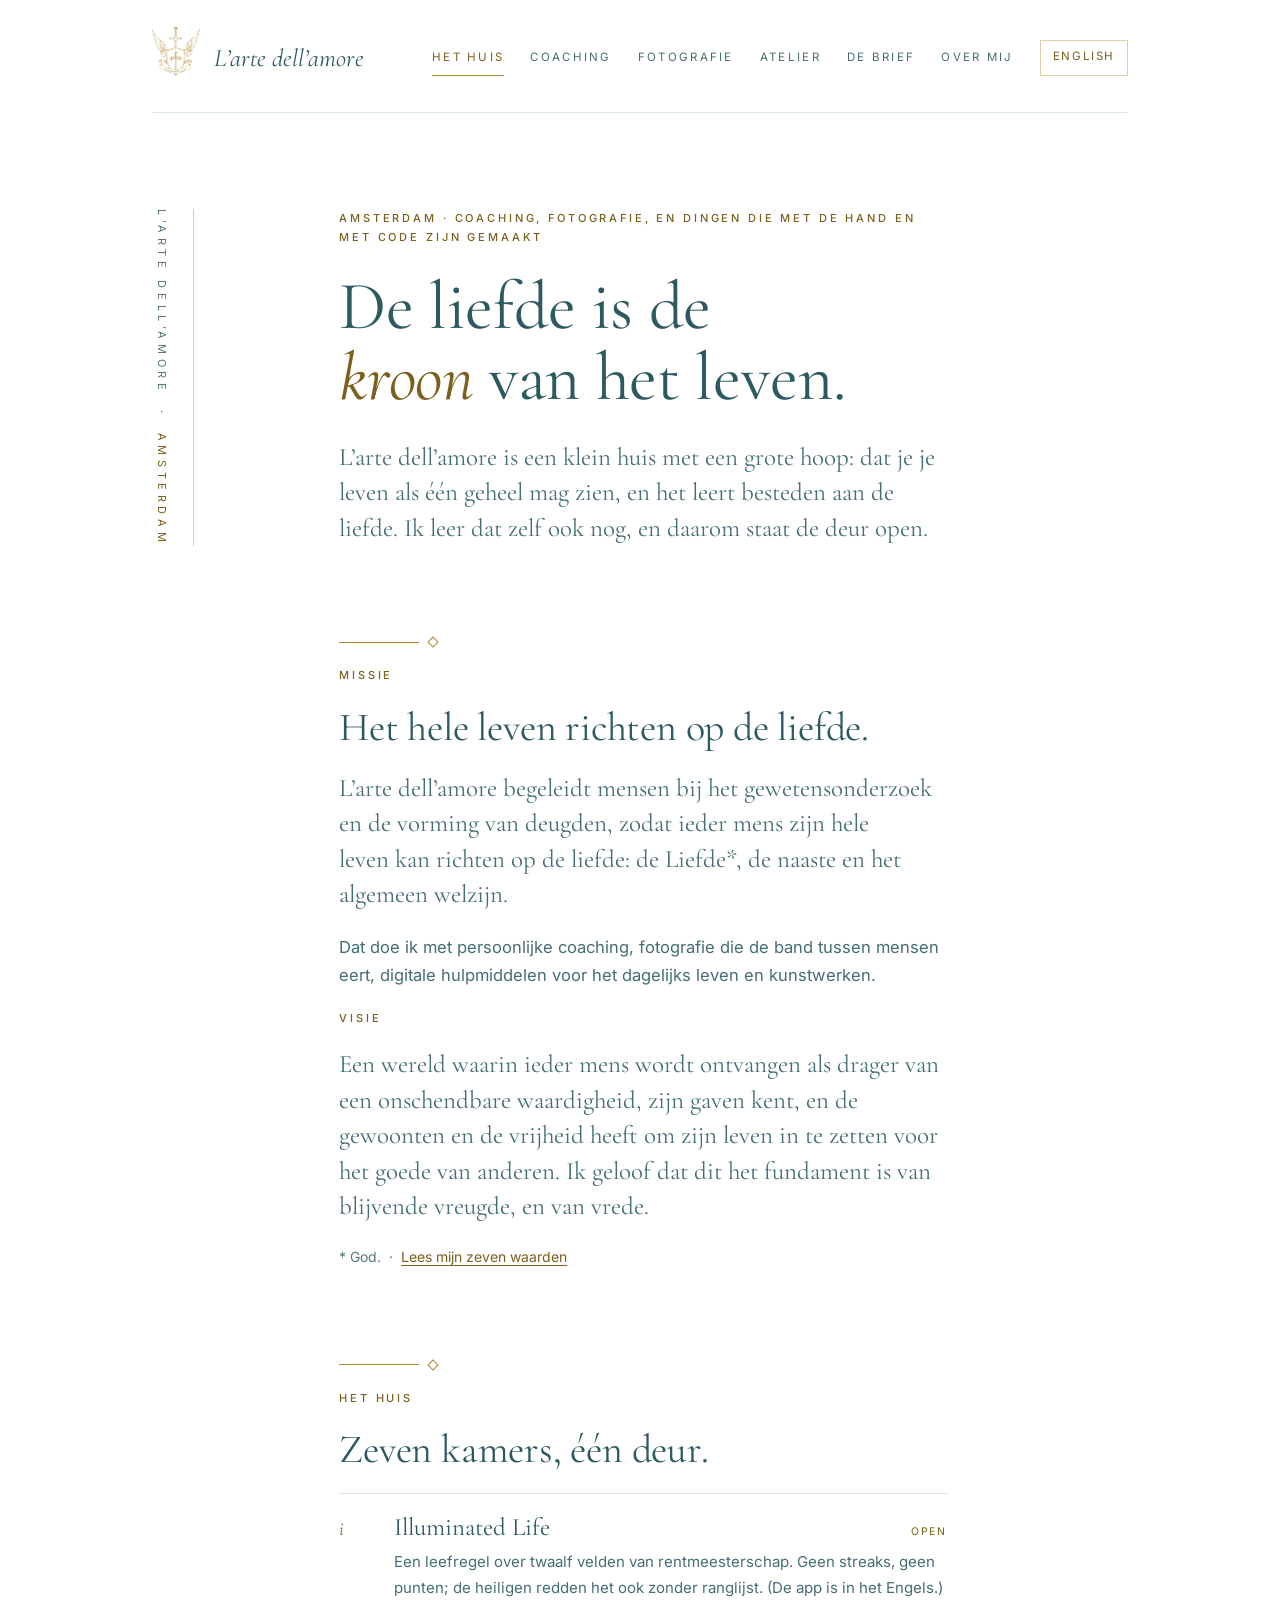
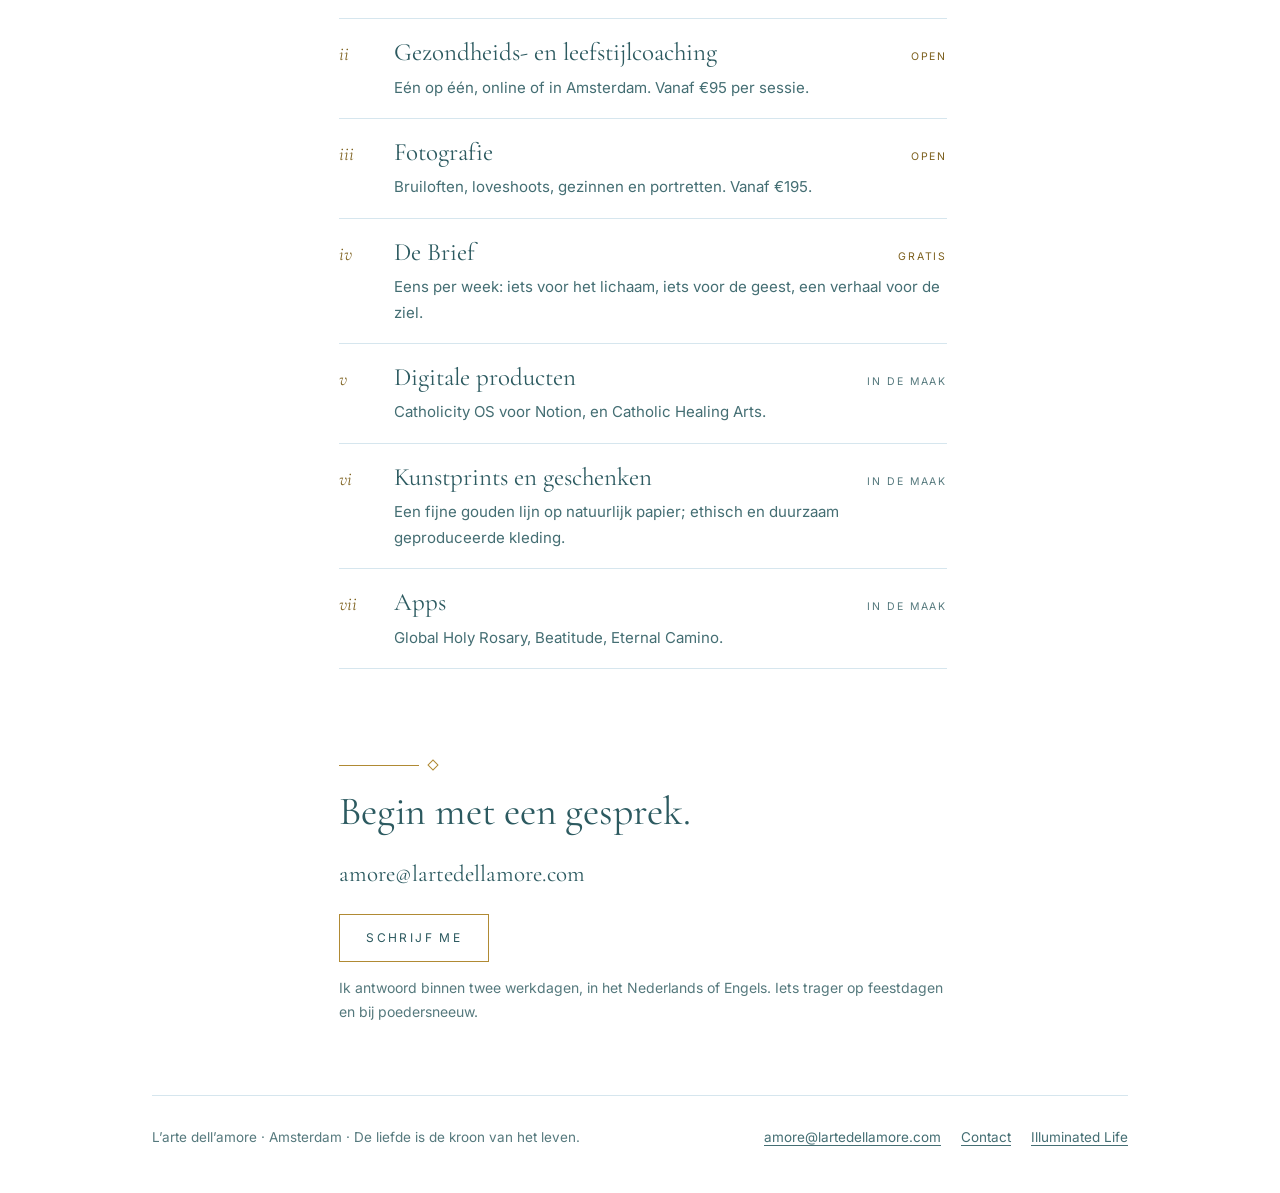
==== commit c0e92919: "Add files via upload" ====
--- a/nl/index.html
+++ b/nl/index.html
@@ -51,7 +51,7 @@
       <ol class="index">
         <li><span class="n">i</span><a class="t" href="https://lartedellamore.github.io/illuminated-life/" rel="noopener">Illuminated Life</a><span class="state open">Open</span><span class="d">Een leefregel over twaalf velden van rentmeesterschap. Geen streaks, geen punten; de heiligen redden het ook zonder ranglijst. (De app is in het Engels.)</span></li>
         <li><span class="n">ii</span><a class="t" href="coaching.html">Gezondheids- en leefstijlcoaching</a><span class="state open">Open</span><span class="d">E&eacute;n op &eacute;&eacute;n, online of in Amsterdam. Vanaf &euro;95 per sessie.</span></li>
-        <li><span class="n">iii</span><a class="t" href="photography.html">Fotografie</a><span class="state open">Open</span><span class="d">Bruiloften, verlovingen, gezinnen en portretten. Vanaf &euro;195.</span></li>
+        <li><span class="n">iii</span><a class="t" href="photography.html">Fotografie</a><span class="state open">Open</span><span class="d">Bruiloften, loveshoots, gezinnen en portretten. Vanaf &euro;195.</span></li>
         <li><span class="n">iv</span><a class="t" href="letter.html">De Brief</a><span class="state open">Gratis</span><span class="d">Eens per week: iets voor het lichaam, iets voor de geest, een verhaal voor de ziel.</span></li>
         <li><span class="n">v</span><a class="t" href="atelier.html#digital">Digitale producten</a><span class="state">In de maak</span><span class="d">Catholicity OS voor Notion, en Catholic Healing Arts.</span></li>
         <li><span class="n">vi</span><a class="t" href="atelier.html#prints">Kunstprints en geschenken</a><span class="state">In de maak</span><span class="d">Een fijne gouden lijn op natuurlijk papier; ethisch en duurzaam geproduceerde kleding.</span></li>
@@ -63,7 +63,7 @@
       <span class="rule" aria-hidden="true"></span>
       <h2 class="h2" id="c-t">Begin met een gesprek.</h2>
       <p class="addr">amore@lartedellamore.com</p>
-      <div class="row"><a class="btn" href="mailto:amore@lartedellamore.com">Schrijf mij</a><span class="small">Ik antwoord binnen twee werkdagen, in het Nederlands of Engels. Iets trager op feestdagen en bij verse sneeuw.</span></div>
+      <div class="row"><a class="btn" href="mailto:amore@lartedellamore.com">Schrijf me</a><span class="small">Ik antwoord binnen twee werkdagen, in het Nederlands of Engels. Iets trager op feestdagen en bij poedersneeuw.</span></div>
     </section>
   </main>
 </div>
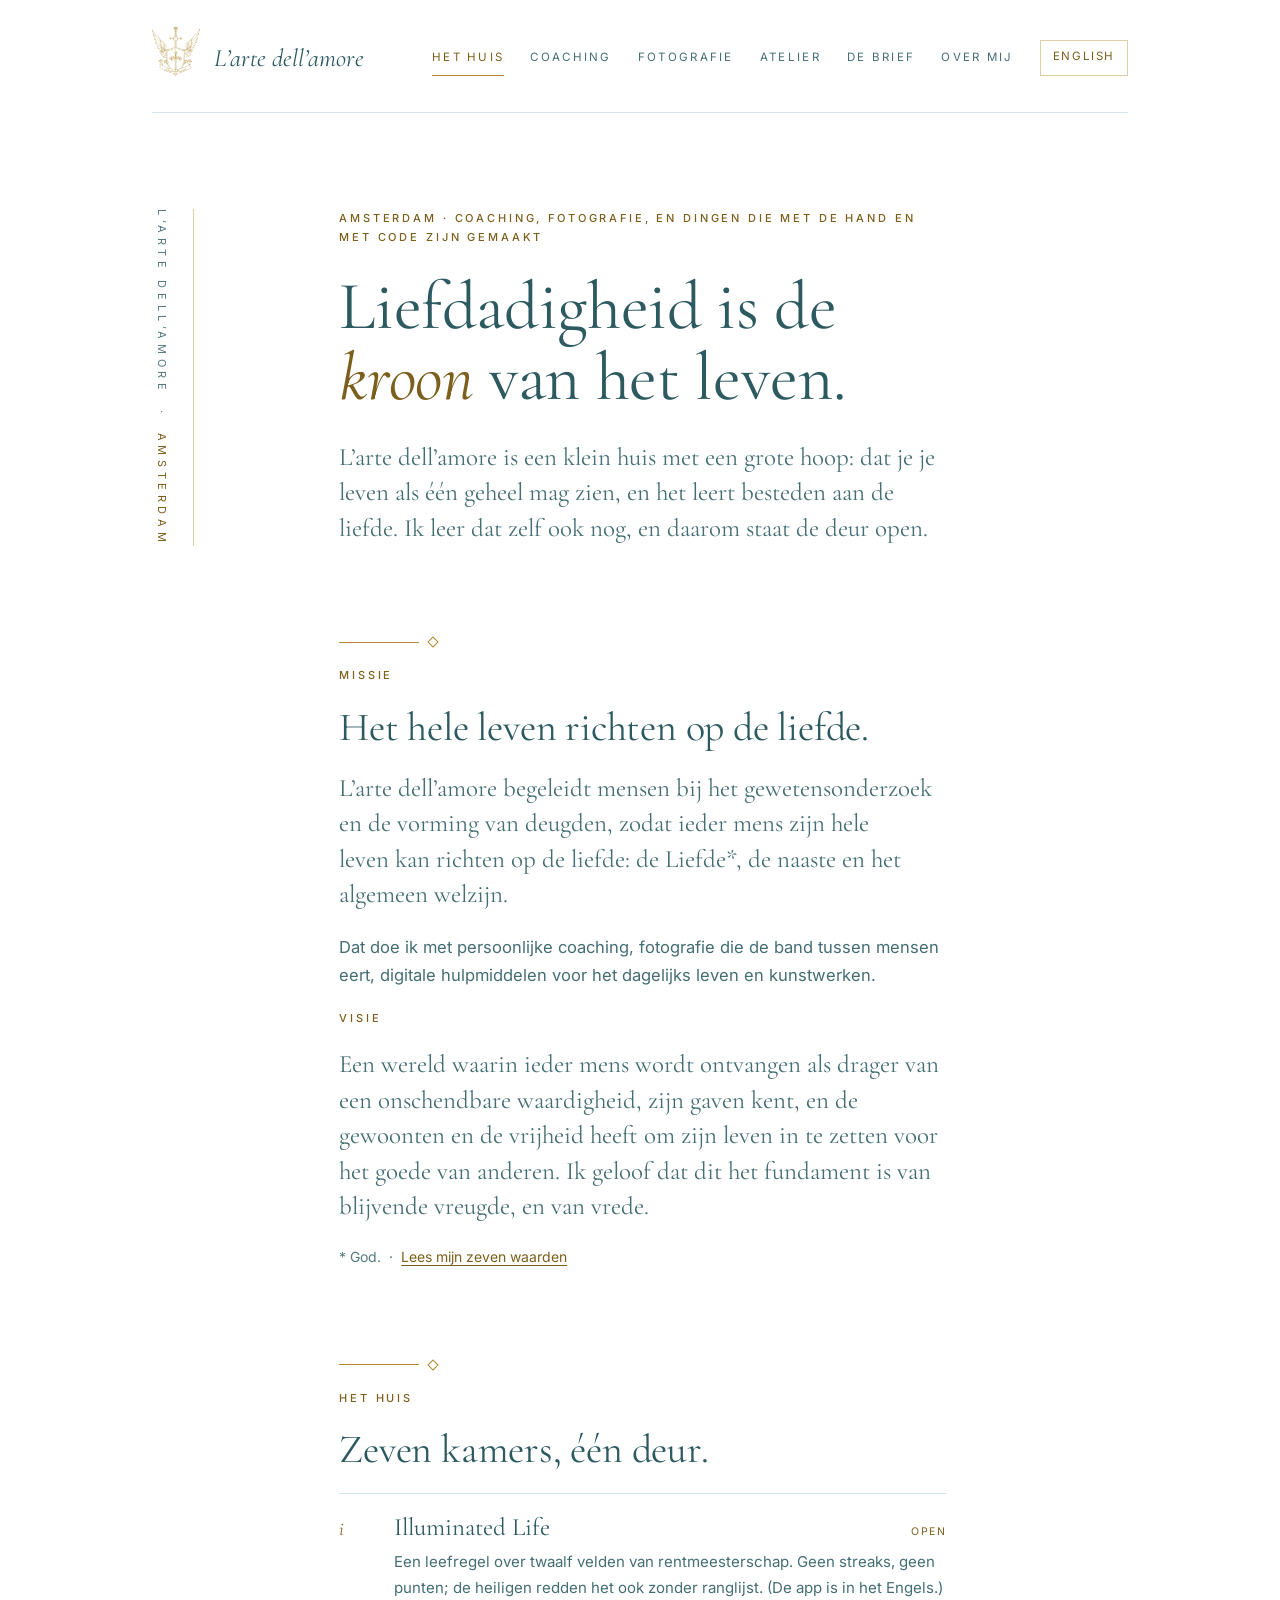
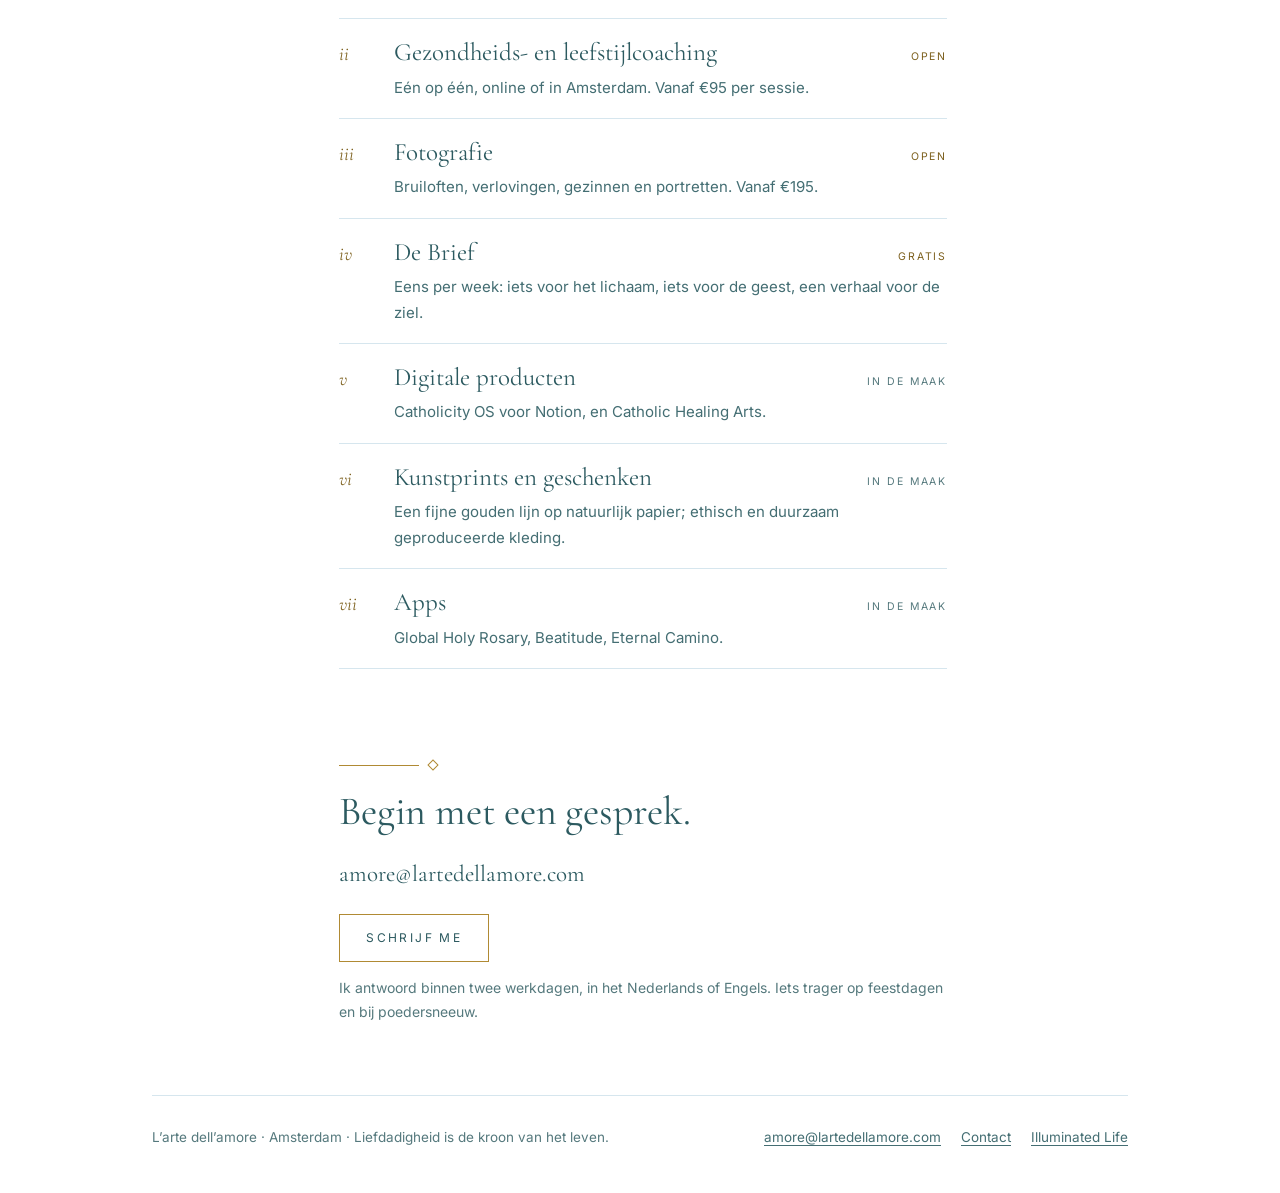
==== commit 22135e5b: "Add files via upload" ====
--- a/nl/index.html
+++ b/nl/index.html
@@ -27,7 +27,7 @@
   <main class="col" id="main">
     <section class="crest" aria-labelledby="h-t">
       <p class="eyebrow">Amsterdam &middot; coaching, fotografie, en dingen die met de hand en met code zijn gemaakt</p>
-      <h1 class="display" id="h-t">De liefde is de <em>kroon</em> van het leven.</h1>
+      <h1 class="display" id="h-t">Liefdadigheid is de <em>kroon</em> van het leven.</h1>
       <p class="lede">L&rsquo;arte dell&rsquo;amore is een klein huis met een grote hoop: dat je je leven als &eacute;&eacute;n geheel mag zien, en het leert besteden aan de liefde. Ik leer dat zelf ook nog, en daarom staat de deur open.</p>
     </section>
 
@@ -51,7 +51,7 @@
       <ol class="index">
         <li><span class="n">i</span><a class="t" href="https://lartedellamore.github.io/illuminated-life/" rel="noopener">Illuminated Life</a><span class="state open">Open</span><span class="d">Een leefregel over twaalf velden van rentmeesterschap. Geen streaks, geen punten; de heiligen redden het ook zonder ranglijst. (De app is in het Engels.)</span></li>
         <li><span class="n">ii</span><a class="t" href="coaching.html">Gezondheids- en leefstijlcoaching</a><span class="state open">Open</span><span class="d">E&eacute;n op &eacute;&eacute;n, online of in Amsterdam. Vanaf &euro;95 per sessie.</span></li>
-        <li><span class="n">iii</span><a class="t" href="photography.html">Fotografie</a><span class="state open">Open</span><span class="d">Bruiloften, loveshoots, gezinnen en portretten. Vanaf &euro;195.</span></li>
+        <li><span class="n">iii</span><a class="t" href="photography.html">Fotografie</a><span class="state open">Open</span><span class="d">Bruiloften, verlovingen, gezinnen en portretten. Vanaf &euro;195.</span></li>
         <li><span class="n">iv</span><a class="t" href="letter.html">De Brief</a><span class="state open">Gratis</span><span class="d">Eens per week: iets voor het lichaam, iets voor de geest, een verhaal voor de ziel.</span></li>
         <li><span class="n">v</span><a class="t" href="atelier.html#digital">Digitale producten</a><span class="state">In de maak</span><span class="d">Catholicity OS voor Notion, en Catholic Healing Arts.</span></li>
         <li><span class="n">vi</span><a class="t" href="atelier.html#prints">Kunstprints en geschenken</a><span class="state">In de maak</span><span class="d">Een fijne gouden lijn op natuurlijk papier; ethisch en duurzaam geproduceerde kleding.</span></li>
@@ -68,7 +68,7 @@
   </main>
 </div>
 <footer class="foot">
-  <span>L&rsquo;arte dell&rsquo;amore &middot; Amsterdam &middot; De liefde is de kroon van het leven.</span>
+  <span>L&rsquo;arte dell&rsquo;amore &middot; Amsterdam &middot; Liefdadigheid is de kroon van het leven.</span>
   <nav aria-label="Voettekst"><a href="mailto:amore@lartedellamore.com">amore@lartedellamore.com</a><a href="about.html#contact">Contact</a><a href="https://lartedellamore.github.io/illuminated-life/" rel="noopener">Illuminated Life</a></nav>
 </footer>
 </div>
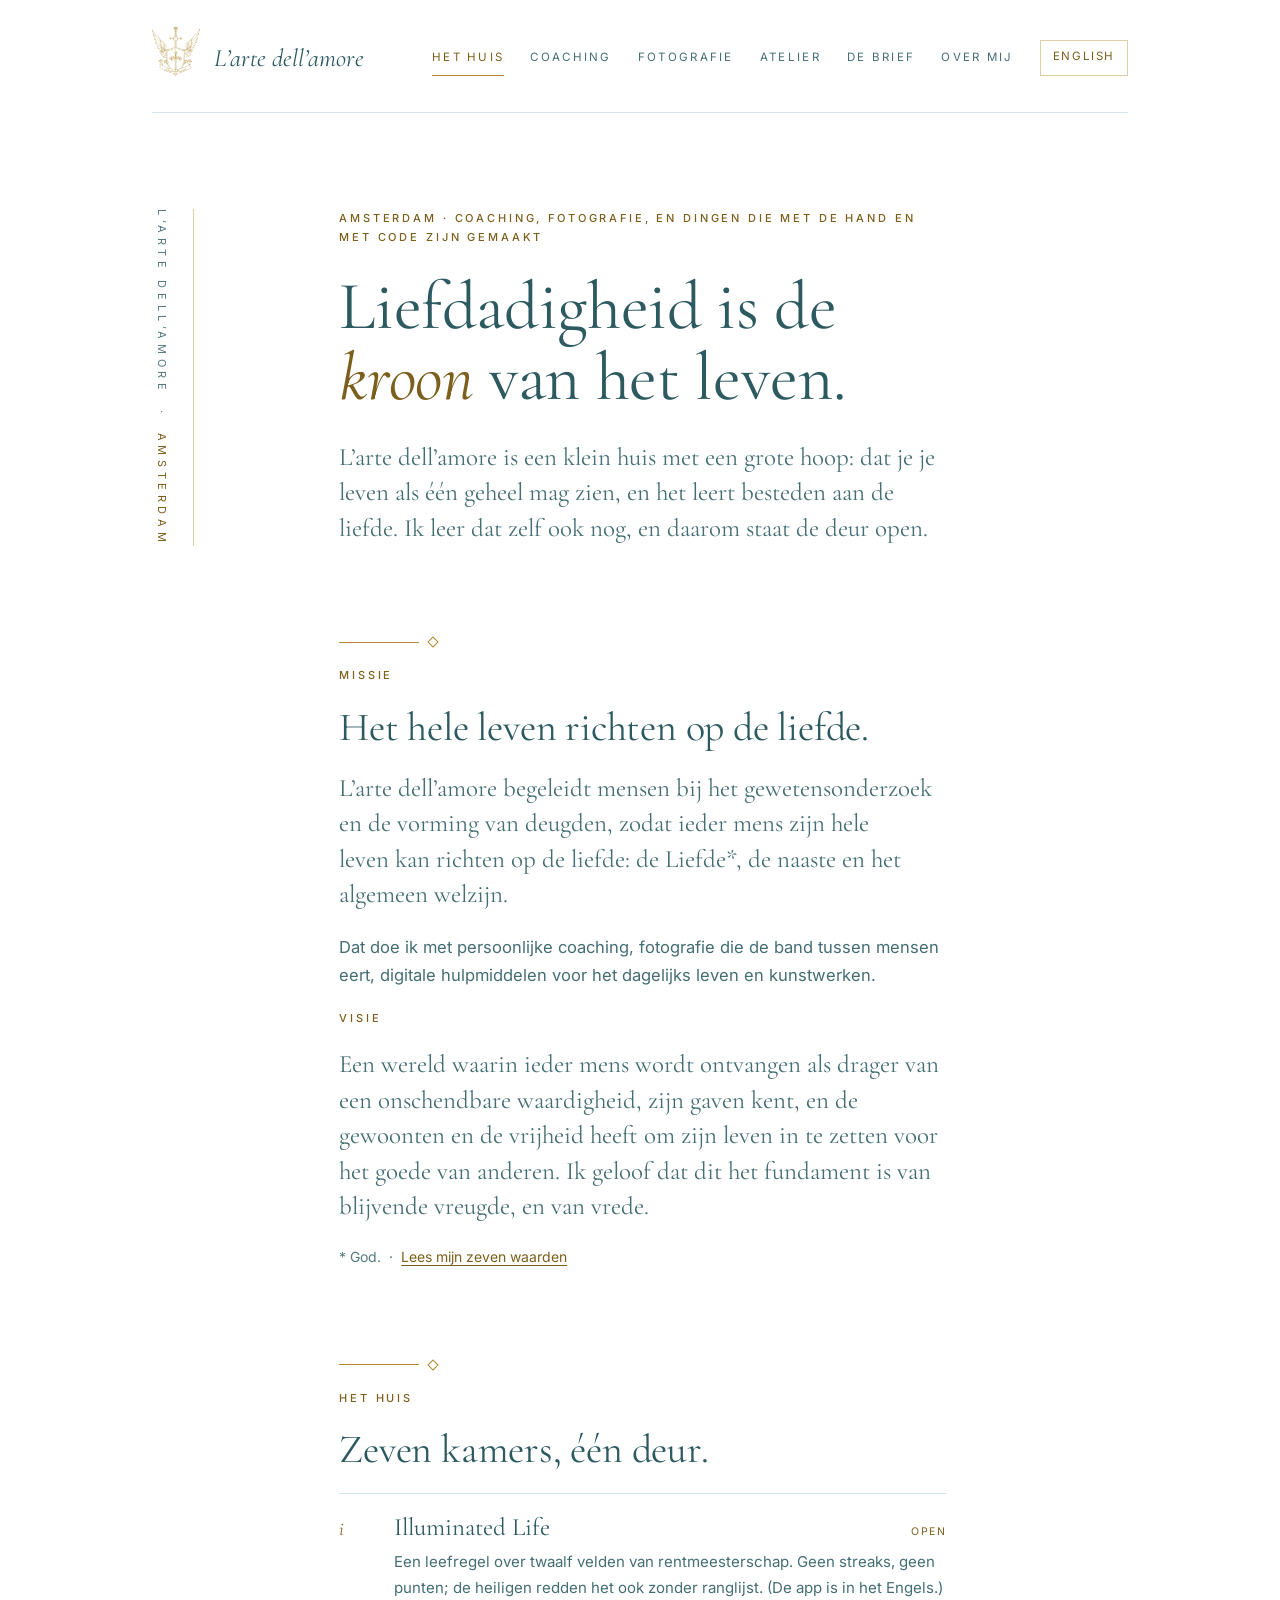
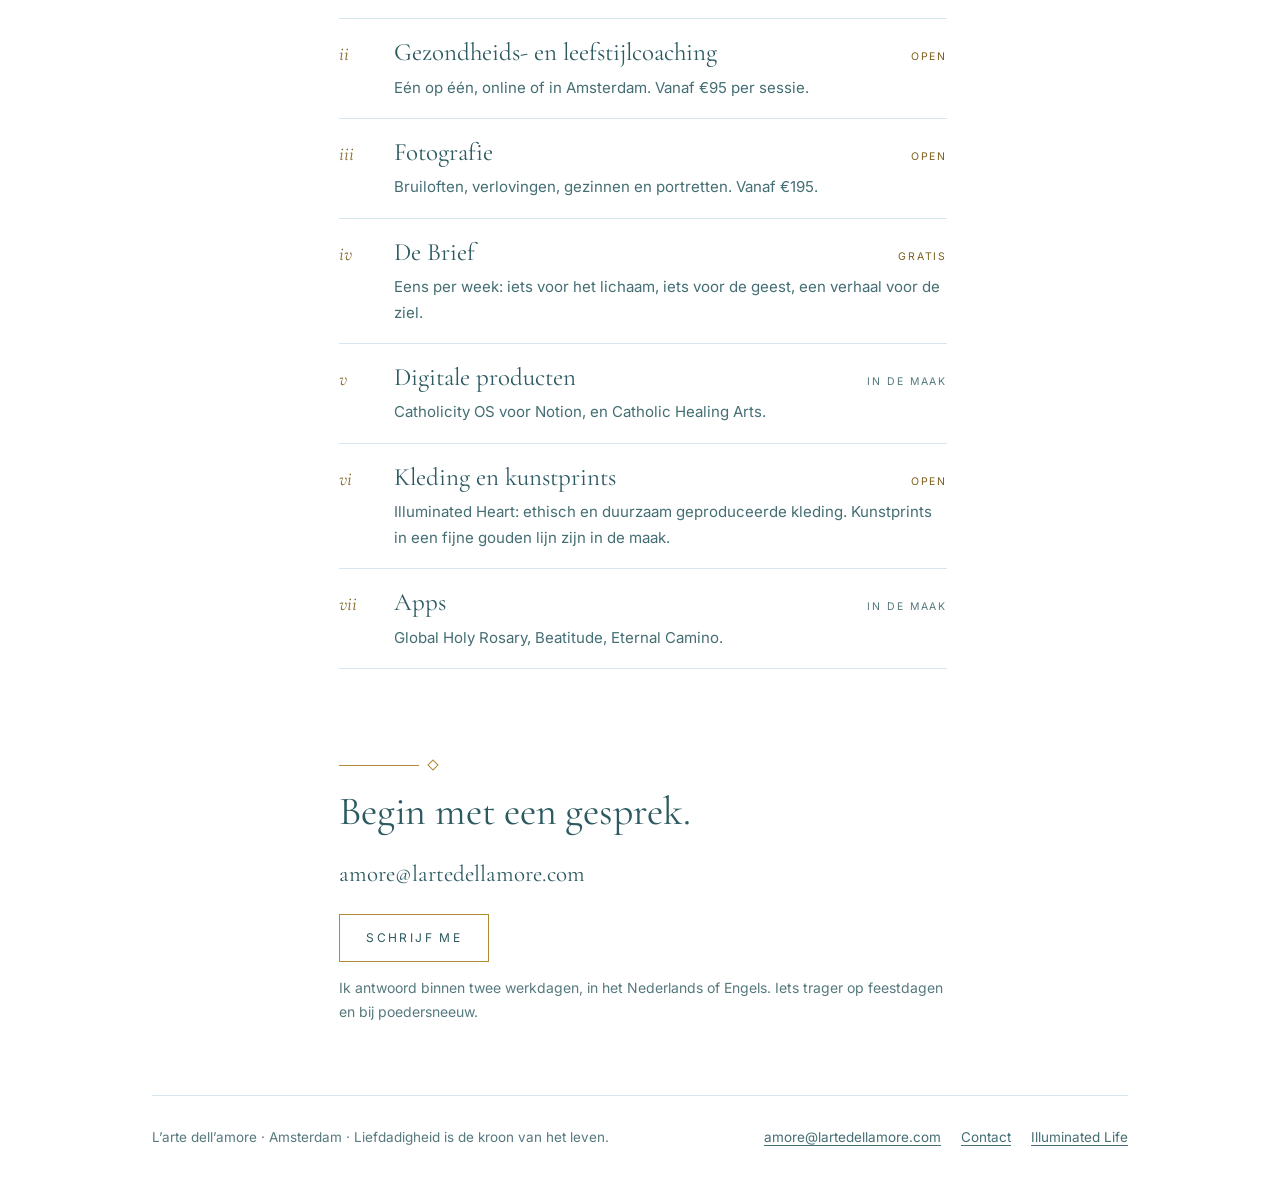
==== commit 79256994: "Add files via upload" ====
--- a/nl/index.html
+++ b/nl/index.html
@@ -54,7 +54,7 @@
         <li><span class="n">iii</span><a class="t" href="photography.html">Fotografie</a><span class="state open">Open</span><span class="d">Bruiloften, verlovingen, gezinnen en portretten. Vanaf &euro;195.</span></li>
         <li><span class="n">iv</span><a class="t" href="letter.html">De Brief</a><span class="state open">Gratis</span><span class="d">Eens per week: iets voor het lichaam, iets voor de geest, een verhaal voor de ziel.</span></li>
         <li><span class="n">v</span><a class="t" href="atelier.html#digital">Digitale producten</a><span class="state">In de maak</span><span class="d">Catholicity OS voor Notion, en Catholic Healing Arts.</span></li>
-        <li><span class="n">vi</span><a class="t" href="atelier.html#prints">Kunstprints en geschenken</a><span class="state">In de maak</span><span class="d">Een fijne gouden lijn op natuurlijk papier; ethisch en duurzaam geproduceerde kleding.</span></li>
+        <li><span class="n">vi</span><a class="t" href="atelier.html#gifts">Kleding en kunstprints</a><span class="state open">Open</span><span class="d">Illuminated Heart: ethisch en duurzaam geproduceerde kleding. Kunstprints in een fijne gouden lijn zijn in de maak.</span></li>
         <li><span class="n">vii</span><a class="t" href="atelier.html#apps">Apps</a><span class="state">In de maak</span><span class="d">Global Holy Rosary, Beatitude, Eternal Camino.</span></li>
       </ol>
     </section>
